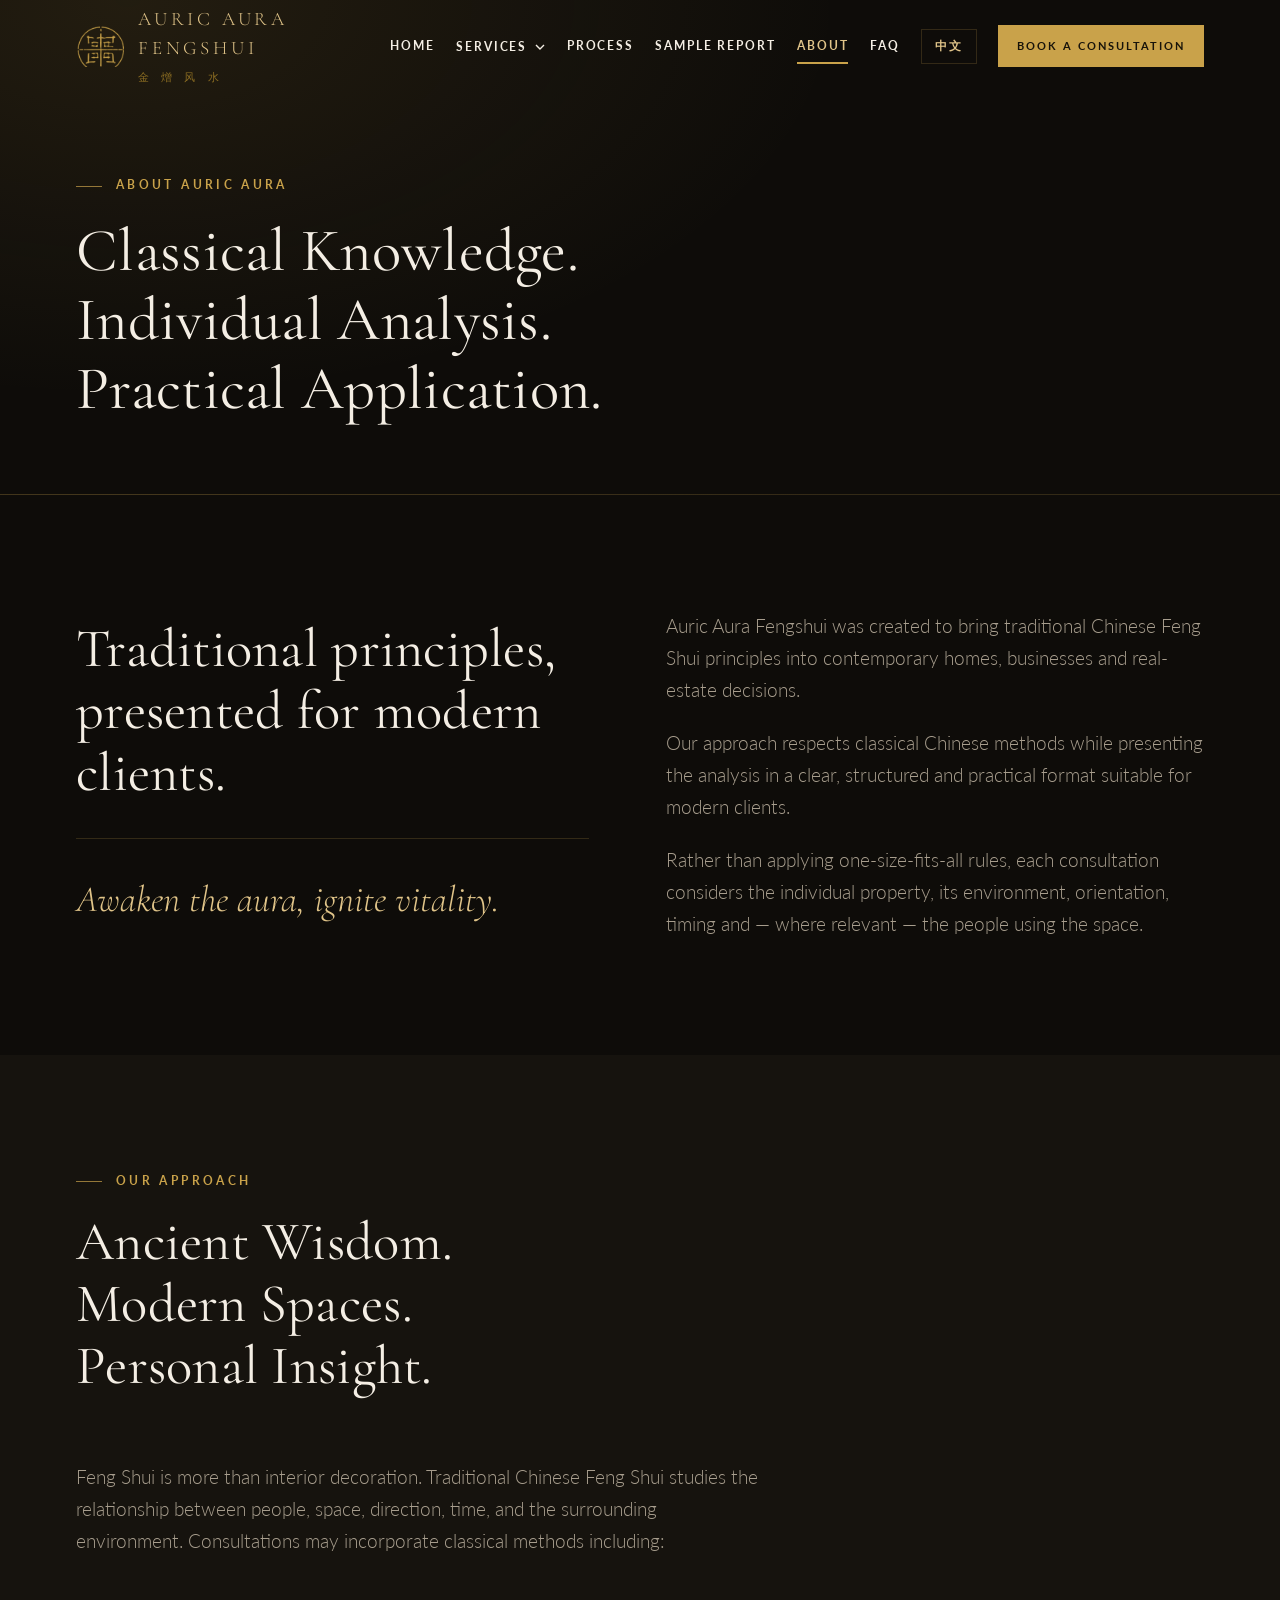
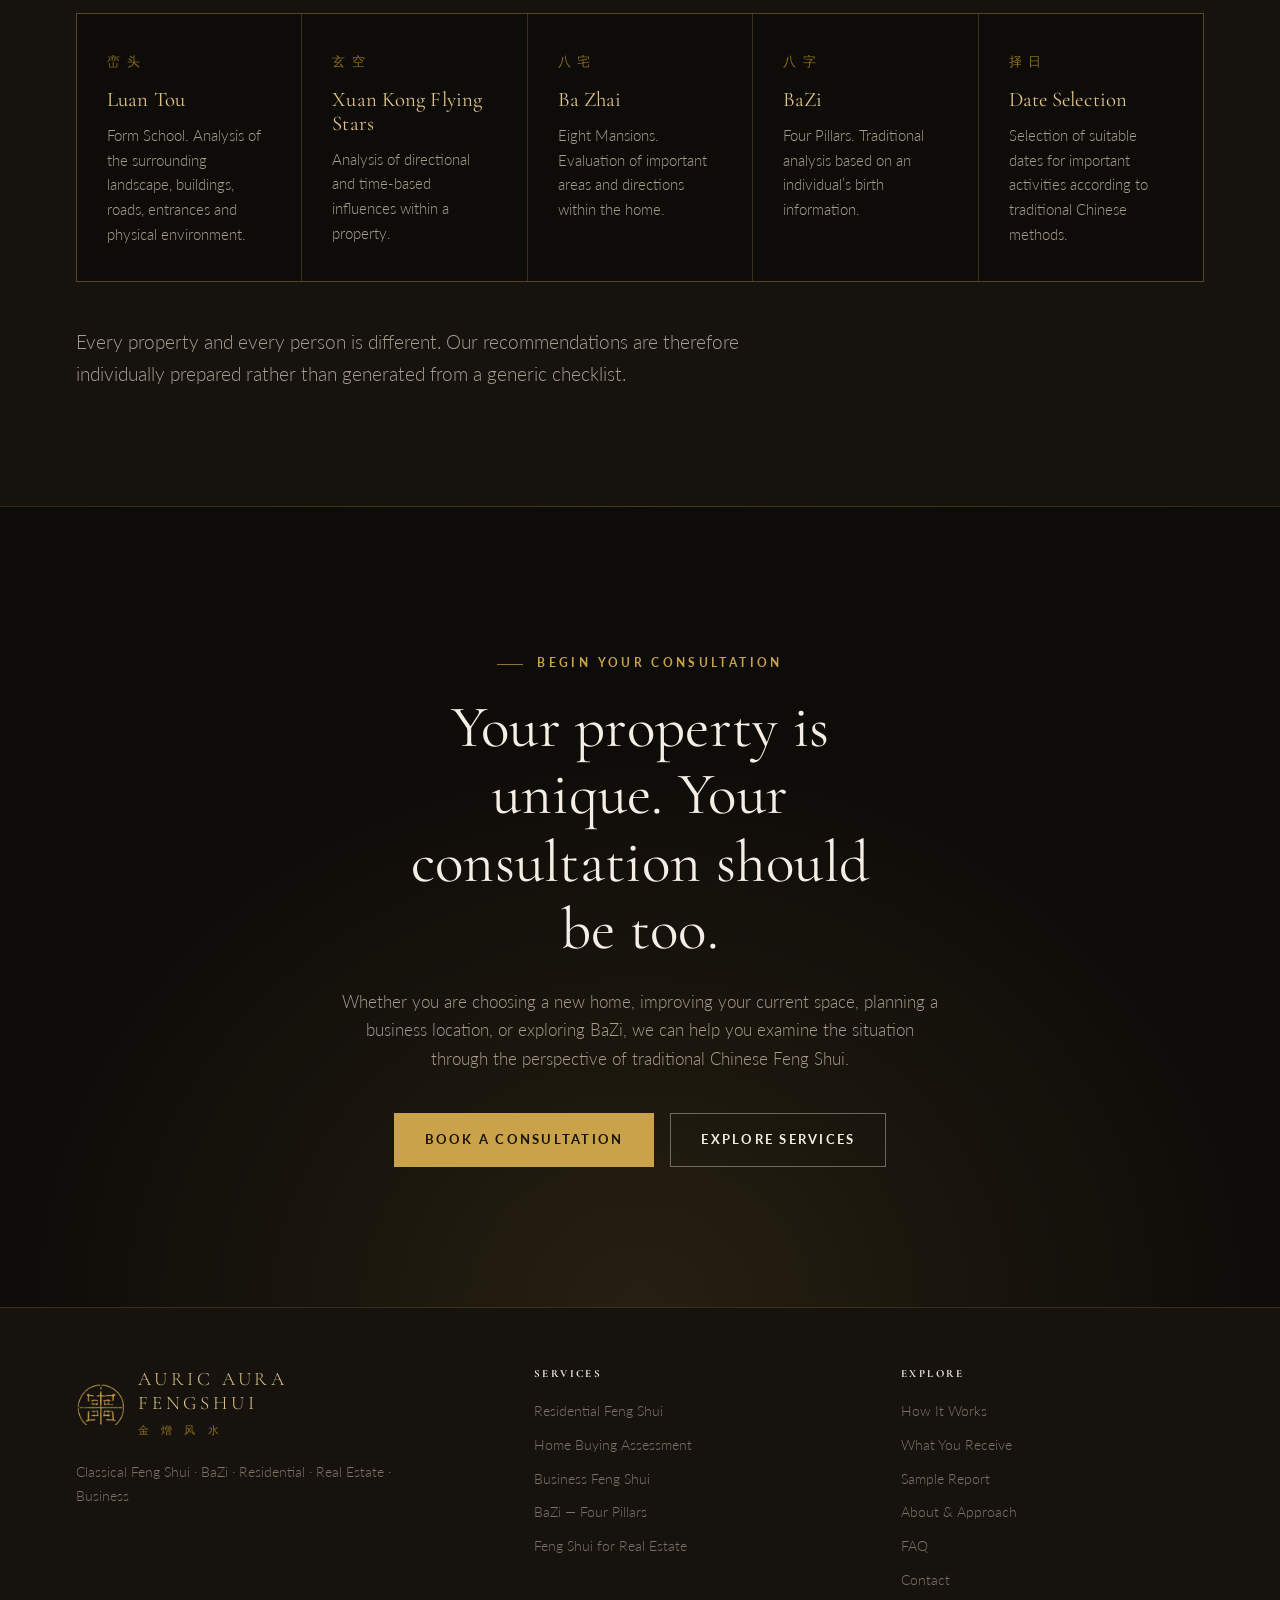
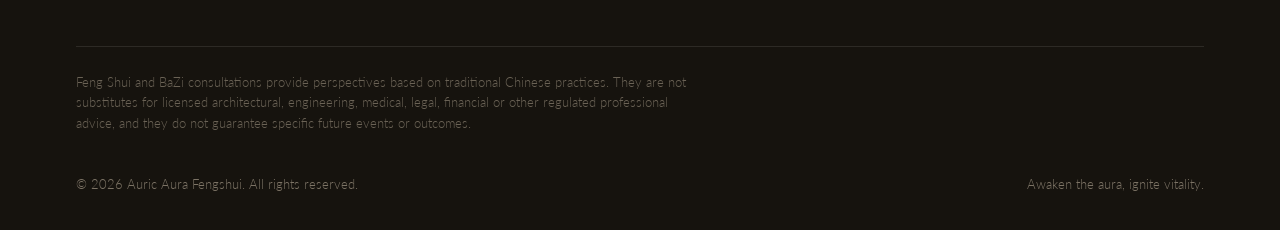
==== about.html @ 2741daad "Split into seven pages and add a Simplified Chinese mode The single scrolling page became seven, rea" ====
<!DOCTYPE html>
<html lang="en" data-page="about">
<head>
<meta charset="utf-8">
<meta name="viewport" content="width=device-width, initial-scale=1">
<title>About &amp; Approach — Auric Aura Fengshui</title>
<meta name="description" content="Classical knowledge, individual analysis, practical application — and the methods we use.">
<meta name="theme-color" content="#0E0C09">
<link rel="icon" href="assets/img/seal.png" type="image/png">
<link rel="preconnect" href="https://fonts.googleapis.com">
<link rel="preconnect" href="https://fonts.gstatic.com" crossorigin>
<link rel="stylesheet" href="https://fonts.googleapis.com/css2?family=Cormorant+Garamond:ital,wght@0,300;0,400;0,500;1,400&family=Lato:wght@300;400;700&family=Noto+Sans+SC:wght@300;400;700&family=Noto+Serif+SC:wght@400;500&display=swap">
<link rel="stylesheet" href="assets/css/style.css">
<script src="assets/js/i18n.js"></script>
<script>
  // Apply the stored language before first paint to avoid a flash of English.
  try {
    var l = localStorage.getItem('aa-lang');
    if (l === 'zh') document.documentElement.lang = 'zh-Hans';
  } catch (e) {}
</script>
</head>
<body>

<a class="skip-link" href="#main" data-i18n="skip">Skip to content</a>

<header class="site-header">
  <div class="shell site-header__inner">
    <a class="brand" href="index.html" data-i18n-aria="brand.aria" aria-label="Auric Aura Fengshui — home">
      <img class="brand__seal" src="assets/img/seal.png" alt="" width="82" height="73">
      <span>
        <span class="brand__name">Auric Aura<br>Fengshui</span>
        <span class="hanzi brand__hanzi" aria-hidden="true">金 熷 风 水</span>
      </span>
    </a>

    <nav class="nav" id="nav" aria-label="Primary">
      <a class="nav__link" href="index.html" data-i18n="nav.home">Home</a>
      <div class="nav__item" data-dropdown>
        <button class="nav__link nav__toggle" type="button" aria-expanded="false" aria-controls="services-menu">
          <span data-i18n="nav.services">Services</span>
          <svg class="nav__caret" width="10" height="6" viewBox="0 0 10 6" fill="none" aria-hidden="true">
            <path d="M1 1l4 4 4-4" stroke="currentColor" stroke-width="1.4"/>
          </svg>
        </button>
        <ul class="nav__menu" id="services-menu">
          <li><a href="services.html#residential" data-i18n="menu.res">Residential Feng Shui</a></li>
          <li><a href="services.html#home-buying" data-i18n="menu.buy">Home Buying Assessment</a></li>
          <li><a href="services.html#business" data-i18n="menu.biz">Business Feng Shui</a></li>
          <li><a href="services.html#bazi" data-i18n="menu.bazi">BaZi — Four Pillars</a></li>
          <li><a href="services.html#real-estate" data-i18n="menu.re">Feng Shui for Real Estate</a></li>
        </ul>
      </div>
      <a class="nav__link" href="process.html" data-i18n="nav.process">Process</a>
      <a class="nav__link" href="sample-report.html" data-i18n="nav.report">Sample Report</a>
      <a class="nav__link is-active" href="about.html" data-i18n="nav.about">About</a>
      <a class="nav__link" href="faq.html" data-i18n="nav.faq">FAQ</a>
      <button class="lang-btn" id="lang-toggle" type="button" data-i18n="lang.toggle">中文</button>
      <a class="btn btn--gold btn--sm" href="contact.html" data-i18n="btn.book">Book a Consultation</a>
    </nav>

    <button class="burger" id="burger" type="button" data-i18n-aria="nav.open" aria-label="Open menu" aria-expanded="false" aria-controls="nav">
      <span></span><span></span><span></span>
    </button>
  </div>
</header>

<main id="main">
  <section class="page-head">
    <div class="shell">
      <p class="eyebrow" data-i18n="ph.about.eyebrow">About Auric Aura</p>
      <h1 class="page-head__title" data-i18n="ph.about.title">Classical Knowledge. Individual Analysis. Practical Application.</h1>
    </div>
  </section>

  <section class="section">
    <div class="shell about__grid">
      <div class="reveal">
        <h2 class="section-title" data-i18n="ab.title">Traditional principles, presented for modern clients.</h2>
        <p class="about__motto" data-i18n="ab.motto">Awaken the aura, ignite vitality.</p>
      </div>

      <div class="reveal">
        <p class="lede" data-i18n="ab.p1">Auric Aura Fengshui was created to bring traditional Chinese Feng Shui principles into contemporary homes, businesses and real-estate decisions.</p>
        <p class="lede" data-i18n="ab.p2">Our approach respects classical Chinese methods while presenting the analysis in a clear, structured and practical format suitable for modern clients.</p>
        <p class="lede" data-i18n="ab.p3">Rather than applying one-size-fits-all rules, each consultation considers the individual property, its environment, orientation, timing and &mdash; where relevant &mdash; the people using the space.</p>
      </div>
    </div>
  </section>

  <section class="section section--alt">
    <div class="shell">
      <div class="section__head reveal">
        <p class="eyebrow" data-i18n="ap.eyebrow">Our Approach</p>
        <h2 class="section-title" data-i18n="ap.title">Ancient Wisdom. Modern Spaces. Personal Insight.</h2>
      </div>

      <div class="reveal">
        <p class="lede" data-i18n="ap.lede">Feng Shui is more than interior decoration. Traditional Chinese Feng Shui studies the relationship between people, space, direction, time, and the surrounding environment. Consultations may incorporate classical methods including:</p>
      </div>

      <div class="methods reveal">
        <article class="method">
          <span class="hanzi method__hanzi" aria-hidden="true">峦头</span>
          <h3 class="method__name" data-i18n="mt.luantou">Luan Tou</h3>
          <p class="method__text" data-i18n="mt.luantou.t">Form School. Analysis of the surrounding landscape, buildings, roads, entrances and physical environment.</p>
        </article>
        <article class="method">
          <span class="hanzi method__hanzi" aria-hidden="true">玄空</span>
          <h3 class="method__name" data-i18n="mt.xuankong">Xuan Kong Flying Stars</h3>
          <p class="method__text" data-i18n="mt.xuankong.t">Analysis of directional and time-based influences within a property.</p>
        </article>
        <article class="method">
          <span class="hanzi method__hanzi" aria-hidden="true">八宅</span>
          <h3 class="method__name" data-i18n="mt.bazhai">Ba Zhai</h3>
          <p class="method__text" data-i18n="mt.bazhai.t">Eight Mansions. Evaluation of important areas and directions within the home.</p>
        </article>
        <article class="method">
          <span class="hanzi method__hanzi" aria-hidden="true">八字</span>
          <h3 class="method__name" data-i18n="mt.bazi">BaZi</h3>
          <p class="method__text" data-i18n="mt.bazi.t">Four Pillars. Traditional analysis based on an individual&rsquo;s birth information.</p>
        </article>
        <article class="method">
          <span class="hanzi method__hanzi" aria-hidden="true">择日</span>
          <h3 class="method__name" data-i18n="mt.date">Date Selection</h3>
          <p class="method__text" data-i18n="mt.date.t">Selection of suitable dates for important activities according to traditional Chinese methods.</p>
        </article>
      </div>

      <p class="lede" data-i18n="ap.note" style="margin-top:44px">Every property and every person is different. Our recommendations are therefore individually prepared rather than generated from a generic checklist.</p>
    </div>
  </section>

  <section class="cta">
    <div class="shell">
      <p class="eyebrow" data-i18n="cta.eyebrow" style="display:inline-block">Begin Your Consultation</p>
      <h2 class="cta__title" data-i18n="cta.title">Your property is unique. Your consultation should be too.</h2>
      <p class="cta__text" data-i18n="cta.text">Whether you are choosing a new home, improving your current space, planning a business location, or exploring BaZi, we can help you examine the situation through the perspective of traditional Chinese Feng Shui.</p>
      <div class="cta__actions">
        <a class="btn btn--gold" href="contact.html" data-i18n="btn.book">Book a Consultation</a>
        <a class="btn btn--ghost" href="services.html" data-i18n="btn.services">Explore Services</a>
      </div>
    </div>
  </section>
</main>

<footer class="site-footer">
  <div class="shell">
    <div class="site-footer__top">
      <div class="site-footer__brand">
        <a class="brand" href="index.html">
          <img class="brand__seal" src="assets/img/seal.png" alt="" width="82" height="73">
          <span>
            <span class="brand__name">Auric Aura<br>Fengshui</span>
            <span class="hanzi brand__hanzi" aria-hidden="true">金 熷 风 水</span>
          </span>
        </a>
        <p class="site-footer__blurb" data-i18n="foot.blurb">Classical Feng Shui &middot; BaZi &middot; Residential &middot; Real Estate &middot; Business</p>
      </div>

      <div>
        <h2 class="footer__heading" data-i18n="foot.services">Services</h2>
        <ul class="footer__list">
          <li><a href="services.html#residential" data-i18n="menu.res">Residential Feng Shui</a></li>
          <li><a href="services.html#home-buying" data-i18n="menu.buy">Home Buying Assessment</a></li>
          <li><a href="services.html#business" data-i18n="menu.biz">Business Feng Shui</a></li>
          <li><a href="services.html#bazi" data-i18n="menu.bazi">BaZi — Four Pillars</a></li>
          <li><a href="services.html#real-estate" data-i18n="menu.re">Feng Shui for Real Estate</a></li>
        </ul>
      </div>

      <div>
        <h2 class="footer__heading" data-i18n="foot.explore">Explore</h2>
        <ul class="footer__list">
          <li><a href="process.html" data-i18n="foot.process">How It Works</a></li>
          <li><a href="process.html#receive" data-i18n="foot.receive">What You Receive</a></li>
          <li><a href="sample-report.html" data-i18n="foot.report">Sample Report</a></li>
          <li><a href="about.html" data-i18n="foot.about">About & Approach</a></li>
          <li><a href="faq.html" data-i18n="foot.faq">FAQ</a></li>
          <li><a href="contact.html" data-i18n="foot.contact">Contact</a></li>
        </ul>
      </div>
    </div>

    <p class="disclaimer" data-i18n="foot.disclaimer">
      Feng Shui and BaZi consultations provide perspectives based on traditional Chinese practices.
      They are not substitutes for licensed architectural, engineering, medical, legal, financial or
      other regulated professional advice, and they do not guarantee specific future events or
      outcomes.
    </p>

    <div class="site-footer__bottom">
      <span>&copy; <span id="year">2026</span> Auric Aura Fengshui. <span data-i18n="foot.rights">All rights reserved.</span></span>
      <span data-i18n="foot.motto">Awaken the aura, ignite vitality.</span>
    </div>
  </div>
</footer>

<script src="assets/js/main.js" defer></script>
</body>
</html>
---- assets/css/style.css ----
/* ==========================================================================
   Auric Aura Fengshui — Traditional Chinese Feng Shui for Modern Living
   ========================================================================== */

/* --------------------------------------------------------------- tokens -- */
:root {
  --ink:        #0E0C09;
  --ink-2:      #16130E;
  --ink-3:      #1E1A14;
  --ink-4:      #272219;

  --gold:       #C9A24A;
  --gold-soft:  #E0C489;
  --gold-deep:  #8A6C22;

  --cream:      #F4EEE4;
  --muted:      #A79D8D;
  --muted-dim:  #7C7365;

  --line:       rgba(201, 162, 74, .20);
  --line-soft:  rgba(244, 238, 228, .10);

  --serif: "Cormorant Garamond", "Times New Roman", Georgia, serif;
  --sans:  "Lato", -apple-system, BlinkMacSystemFont, "Segoe UI", sans-serif;

  --shell:   1240px;
  --gutter:  clamp(20px, 5vw, 56px);
  --section: clamp(72px, 9vw, 132px);

  --ease: cubic-bezier(.4, 0, .2, 1);
}

/* ---------------------------------------------------------------- reset -- */
*, *::before, *::after { box-sizing: border-box; }

html { scroll-behavior: smooth; scroll-padding-top: 96px; }

body {
  margin: 0;
  background: var(--ink);
  color: var(--cream);
  font-family: var(--sans);
  font-size: 17px;
  line-height: 1.7;
  font-weight: 300;
  -webkit-font-smoothing: antialiased;
  overflow-x: hidden;
}

img { display: block; max-width: 100%; }
a   { color: inherit; text-decoration: none; }

h1, h2, h3, h4 {
  font-family: var(--serif);
  font-weight: 400;
  line-height: 1.14;
  margin: 0;
  letter-spacing: .005em;
}

p { margin: 0 0 1.1em; }
p:last-child { margin-bottom: 0; }

:focus-visible {
  outline: 2px solid var(--gold);
  outline-offset: 3px;
  border-radius: 2px;
}

.shell {
  width: 100%;
  max-width: var(--shell);
  margin-inline: auto;
  padding-inline: var(--gutter);
}

.skip-link {
  position: absolute;
  left: -9999px;
  top: 12px;
  z-index: 200;
  background: var(--gold);
  color: var(--ink);
  padding: 10px 18px;
  font-size: 13px;
  letter-spacing: .12em;
  text-transform: uppercase;
}
.skip-link:focus { left: 12px; }

/* ------------------------------------------------------------ typography -- */
.eyebrow {
  font-family: var(--sans);
  font-size: 12px;
  font-weight: 700;
  letter-spacing: .28em;
  text-transform: uppercase;
  color: var(--gold);
  margin: 0 0 20px;
}
.eyebrow::before {
  content: "";
  display: inline-block;
  width: 26px;
  height: 1px;
  background: var(--gold);
  vertical-align: middle;
  margin-right: 14px;
  opacity: .7;
}

.section-title {
  font-size: clamp(2.1rem, 4.4vw, 3.4rem);
  max-width: 20ch;
}

.lede {
  font-size: clamp(1.02rem, 1.5vw, 1.18rem);
  color: var(--muted);
  max-width: 62ch;
}

.rule {
  height: 1px;
  border: 0;
  background: linear-gradient(90deg, var(--line), transparent);
  margin: 0;
}

.hanzi {
  font-size: 13px;
  letter-spacing: .5em;
  color: var(--gold-deep);
}

/* --------------------------------------------------------------- button -- */
.btn {
  display: inline-flex;
  align-items: center;
  justify-content: center;
  gap: 10px;
  padding: 15px 30px;
  font-family: var(--sans);
  font-size: 12.5px;
  font-weight: 700;
  letter-spacing: .18em;
  text-transform: uppercase;
  border: 1px solid transparent;
  cursor: pointer;
  transition: background .3s var(--ease), color .3s var(--ease),
              border-color .3s var(--ease), transform .3s var(--ease);
}
.btn:hover { transform: translateY(-2px); }

.btn--gold {
  background: var(--gold);
  color: #17130A;
}
.btn--gold:hover { background: var(--gold-soft); }

.btn--ghost {
  border-color: rgba(244, 238, 228, .38);
  color: var(--cream);
}
.btn--ghost:hover {
  border-color: var(--gold);
  color: var(--gold-soft);
  background: rgba(201, 162, 74, .07);
}

.btn--sm { padding: 12px 24px; font-size: 11.5px; }

.link-arrow {
  display: inline-flex;
  align-items: center;
  gap: 12px;
  font-size: 12.5px;
  font-weight: 700;
  letter-spacing: .18em;
  text-transform: uppercase;
  color: var(--gold);
  transition: gap .3s var(--ease), color .3s var(--ease);
}
.link-arrow::after { content: "\2192"; font-size: 16px; }
.link-arrow:hover { gap: 20px; color: var(--gold-soft); }

/* --------------------------------------------------------------- header -- */
.site-header {
  position: fixed;
  inset: 0 0 auto;
  z-index: 100;
  transition: background .4s var(--ease), border-color .4s var(--ease),
              backdrop-filter .4s var(--ease);
  border-bottom: 1px solid transparent;
}
.site-header.is-stuck {
  background: rgba(14, 12, 9, .93);
  backdrop-filter: blur(14px);
  border-bottom-color: var(--line);
}

.site-header__inner {
  display: flex;
  align-items: center;
  gap: clamp(16px, 2vw, 32px);
  min-height: 92px;
}
.site-header.is-stuck .site-header__inner { min-height: 74px; }
.site-header__inner { transition: min-height .4s var(--ease); }

/* Brand */
.brand { display: flex; flex: none; align-items: center; gap: 14px; margin-right: auto; }
.brand__seal { width: 54px; height: auto; flex: none; }
.brand__name {
  font-family: var(--serif);
  font-size: 21px;
  letter-spacing: .2em;
  line-height: 1.12;
  color: var(--gold-soft);
  text-transform: uppercase;
}
.brand__hanzi { display: block; margin-top: 5px; font-size: 11px; letter-spacing: .42em; }

/* Nav */
.nav { display: flex; align-items: center; gap: clamp(13px, 1.7vw, 28px); }
.nav__link {
  position: relative;
  font-size: 12.5px;
  font-weight: 700;
  letter-spacing: .16em;
  text-transform: uppercase;
  color: var(--cream);
  padding: 8px 0;
  white-space: nowrap;
  transition: color .3s var(--ease);
}
.nav__link::after {
  content: "";
  position: absolute;
  left: 0; right: 0; bottom: 0;
  height: 1.5px;
  background: var(--gold);
  transform: scaleX(0);
  transform-origin: left;
  transition: transform .35s var(--ease);
}
.nav__link:hover { color: var(--gold-soft); }
.nav__link:hover::after,
.nav__link.is-active::after { transform: scaleX(1); }
.nav__link.is-active { color: var(--gold-soft); }

/* Services dropdown */
.nav__item { position: relative; }
.nav__toggle {
  display: inline-flex;
  align-items: center;
  gap: 8px;
  background: none;
  border: 0;
  font-family: inherit;
  cursor: pointer;
}
.nav__caret { transition: transform .3s var(--ease); }
.nav__item.is-open .nav__caret { transform: rotate(180deg); }

.nav__menu {
  position: absolute;
  top: calc(100% + 16px);
  left: -22px;
  min-width: 268px;
  padding: 10px;
  background: rgba(22, 19, 14, .97);
  backdrop-filter: blur(14px);
  border: 1px solid var(--line);
  opacity: 0;
  visibility: hidden;
  transform: translateY(-8px);
  transition: opacity .28s var(--ease), transform .28s var(--ease),
              visibility .28s var(--ease);
  list-style: none;
  margin: 0;
}
.nav__item.is-open .nav__menu {
  opacity: 1;
  visibility: visible;
  transform: translateY(0);
}
.nav__menu a {
  display: block;
  padding: 11px 16px;
  font-size: 14px;
  letter-spacing: .04em;
  color: var(--muted);
  transition: color .25s var(--ease), background .25s var(--ease);
}
.nav__menu a:hover { color: var(--gold-soft); background: rgba(201, 162, 74, .08); }

/* Mobile burger */
.burger {
  display: none;
  width: 44px; height: 44px;
  background: none;
  border: 0;
  cursor: pointer;
  padding: 0;
  position: relative;
}
.burger span {
  position: absolute;
  left: 10px;
  width: 24px; height: 1.5px;
  background: var(--cream);
  transition: transform .3s var(--ease), opacity .3s var(--ease);
}
.burger span:nth-child(1) { top: 16px; }
.burger span:nth-child(2) { top: 22px; }
.burger span:nth-child(3) { top: 28px; }
.burger.is-open span:nth-child(1) { transform: translateY(6px) rotate(45deg); }
.burger.is-open span:nth-child(2) { opacity: 0; }
.burger.is-open span:nth-child(3) { transform: translateY(-6px) rotate(-45deg); }

/* ----------------------------------------------------------------- hero -- */
.hero {
  position: relative;
  min-height: min(88vh, 820px);
  display: flex;
  align-items: center;
  padding: 150px 0 90px;
  overflow: hidden;
}
.hero__media {
  position: absolute;
  inset: 0;
  z-index: -2;
}
.hero__media img {
  width: 100%; height: 100%;
  object-fit: cover;
  object-position: 62% 50%;
}
.hero__media::after {
  content: "";
  position: absolute;
  inset: 0;
  background:
    linear-gradient(100deg, rgba(9, 8, 6, .95) 0%, rgba(9, 8, 6, .82) 32%,
                    rgba(9, 8, 6, .35) 58%, rgba(9, 8, 6, .12) 100%),
    linear-gradient(180deg, rgba(9, 8, 6, .72) 0%, transparent 26%,
                    transparent 68%, rgba(14, 12, 9, .9) 100%);
}

.hero__content { max-width: 660px; }

.hero__title {
  font-size: clamp(2.9rem, 6.4vw, 5.1rem);
  line-height: 1.06;
  letter-spacing: -.005em;
}
.hero__title em { font-style: italic; }

.hero__tagline {
  margin: 26px 0 20px;
  font-family: var(--sans);
  font-size: clamp(1rem, 1.7vw, 1.28rem);
  font-weight: 400;
  letter-spacing: .04em;
  color: var(--gold-soft);
  display: flex;
  flex-wrap: wrap;
  gap: 6px 22px;
}

.hero__text {
  font-size: clamp(1rem, 1.4vw, 1.12rem);
  color: rgba(244, 238, 228, .84);
  max-width: 46ch;
  margin-bottom: 38px;
}

.hero__actions { display: flex; flex-wrap: wrap; gap: 16px; }

/* ------------------------------------------------------- service tiles -- */
.tiles {
  display: grid;
  grid-template-columns: repeat(4, 1fr);
  gap: 2px;
  background: var(--line-soft);
}

.tile {
  position: relative;
  min-height: 330px;
  display: flex;
  align-items: flex-end;
  padding: 34px 28px;
  overflow: hidden;
  isolation: isolate;
}
.tile img {
  position: absolute;
  inset: 0;
  z-index: -2;
  width: 100%; height: 100%;
  object-fit: cover;
  transition: transform 1s var(--ease);
}
.tile::after {
  content: "";
  position: absolute;
  inset: 0;
  z-index: -1;
  background: linear-gradient(180deg, rgba(10, 9, 6, .30) 0%,
              rgba(10, 9, 6, .58) 52%, rgba(10, 9, 6, .90) 100%);
  transition: background .5s var(--ease);
}
.tile:hover img { transform: scale(1.06); }
.tile:hover::after {
  background: linear-gradient(180deg, rgba(10, 9, 6, .22) 0%,
              rgba(28, 21, 8, .55) 52%, rgba(10, 9, 6, .88) 100%);
}

.tile__title {
  display: block;
  font-family: var(--serif);
  font-size: 1.42rem;
  letter-spacing: .06em;
  text-transform: uppercase;
  margin-bottom: 10px;
}
.tile__text {
  display: block;
  font-size: 15px;
  color: rgba(244, 238, 228, .78);
  margin-bottom: 18px;
}
.tile__arrow {
  display: block;
  font-size: 19px;
  color: var(--gold);
  transition: transform .35s var(--ease);
}
.tile:hover .tile__arrow { transform: translateX(10px); }

/* -------------------------------------------------------------- section -- */
.section { padding-block: var(--section); }
.section--alt { background: var(--ink-2); }
.section__head { margin-bottom: clamp(40px, 5vw, 68px); }

/* Methods grid */
.methods {
  display: grid;
  grid-template-columns: repeat(auto-fit, minmax(196px, 1fr));
  gap: 1px;
  background: var(--line);
  border: 1px solid var(--line);
  margin-top: 56px;
}
.method {
  background: var(--ink);
  padding: 36px 30px 34px;
  transition: background .4s var(--ease);
}
.method:hover { background: var(--ink-3); }
.method__hanzi { display: block; margin-bottom: 16px; }
.method__name {
  font-size: 1.3rem;
  margin-bottom: 12px;
  color: var(--gold-soft);
}
.method__text { font-size: 14.5px; color: var(--muted); margin: 0; }

/* -------------------------------------------------------------- service -- */
.services { display: grid; gap: 2px; background: var(--line-soft); }

.service {
  background: var(--ink);
  display: grid;
  grid-template-columns: minmax(0, 1fr) minmax(0, 1.15fr);
  gap: clamp(30px, 5vw, 76px);
  padding: clamp(40px, 5.5vw, 70px) clamp(28px, 5vw, 64px);
}

.service__index {
  font-family: var(--serif);
  font-size: 13px;
  letter-spacing: .3em;
  color: var(--gold-deep);
  margin-bottom: 18px;
}
.service__title { font-size: clamp(1.75rem, 3vw, 2.5rem); margin-bottom: 16px; }
.service__lede { color: var(--muted); font-size: 1.02rem; }

.service__list {
  columns: 2;
  column-gap: 34px;
  list-style: none;
  padding: 0;
  margin: 0 0 32px;
}
.service__list li {
  break-inside: avoid;
  position: relative;
  padding-left: 20px;
  font-size: 14.5px;
  color: rgba(244, 238, 228, .80);
  margin-bottom: 9px;
}
.service__list li::before {
  content: "";
  position: absolute;
  left: 0; top: 11px;
  width: 6px; height: 6px;
  border: 1px solid var(--gold);
  transform: rotate(45deg);
}

.service__note {
  font-size: 14.5px;
  color: var(--muted-dim);
  margin-bottom: 26px;
}

.pricing {
  display: flex;
  flex-wrap: wrap;
  gap: 12px 40px;
  padding: 22px 0;
  border-top: 1px solid var(--line);
  border-bottom: 1px solid var(--line);
  margin-bottom: 28px;
}
.price__label {
  display: block;
  font-size: 11px;
  font-weight: 700;
  letter-spacing: .2em;
  text-transform: uppercase;
  color: var(--muted-dim);
  margin-bottom: 4px;
}
.price__value {
  font-family: var(--serif);
  font-size: 1.5rem;
  color: var(--gold-soft);
}

/* ----------------------------------------------------------- deliverables */
.deliverables {
  display: grid;
  grid-template-columns: repeat(auto-fit, minmax(196px, 1fr));
  gap: 2px;
  background: var(--line-soft);
  margin-top: 56px;
}
.deliverable {
  background: var(--ink-2);
  padding: 38px 32px;
  transition: background .4s var(--ease);
}
.deliverable:hover { background: var(--ink-3); }
.deliverable__icon {
  width: 40px; height: 40px;
  margin-bottom: 22px;
  color: var(--gold);
}
.deliverable__name { font-size: 1.24rem; margin-bottom: 10px; }
.deliverable__text { font-size: 14.5px; color: var(--muted); margin: 0; }

/* --------------------------------------------------------------- process -- */
.steps {
  counter-reset: step;
  margin-top: 56px;
  border-top: 1px solid var(--line);
}
.step {
  counter-increment: step;
  display: grid;
  grid-template-columns: 110px minmax(0, 300px) minmax(0, 1fr);
  gap: clamp(20px, 4vw, 56px);
  align-items: start;
  padding: clamp(28px, 3.5vw, 42px) 0;
  border-bottom: 1px solid var(--line);
}
.step__num {
  font-family: var(--serif);
  font-size: 2.6rem;
  color: var(--gold-deep);
  line-height: 1;
}
.step__num::before { content: "0" counter(step); }
.step__title { font-size: 1.5rem; }
.step__body { color: var(--muted); font-size: 15px; }
.step__list { list-style: none; padding: 0; margin: 14px 0 0; columns: 2; column-gap: 30px; }
.step__list li {
  break-inside: avoid;
  font-size: 14px;
  padding-left: 16px;
  position: relative;
  margin-bottom: 7px;
}
.step__list li::before {
  content: "";
  position: absolute;
  left: 0; top: 10px;
  width: 5px; height: 1px;
  background: var(--gold);
}

/* ---------------------------------------------------------- sample report */
.report {
  position: relative;
  overflow: hidden;
  background: var(--ink-2);
}
.report__bg {
  position: absolute;
  right: -6%;
  bottom: -18%;
  width: min(620px, 52%);
  opacity: .2;
  filter: saturate(.55) blur(.5px);
  pointer-events: none;
  mask-image: radial-gradient(ellipse at 45% 50%, #000 6%, rgba(0,0,0,.45) 34%, transparent 66%);
  -webkit-mask-image: radial-gradient(ellipse at 45% 50%, #000 6%, rgba(0,0,0,.45) 34%, transparent 66%);
  mask-size: 100% 100%;
  -webkit-mask-size: 100% 100%;
  mask-repeat: no-repeat;
  -webkit-mask-repeat: no-repeat;
}
.report__grid {
  position: relative;
  display: grid;
  grid-template-columns: minmax(0, .85fr) minmax(0, 1fr);
  gap: clamp(36px, 6vw, 84px);
  align-items: start;
}
.report__list {
  list-style: none;
  padding: 0;
  margin: 0;
  counter-reset: chapter;
  columns: 2;
  column-gap: 44px;
}
.report__list li {
  counter-increment: chapter;
  break-inside: avoid;
  display: flex;
  gap: 14px;
  align-items: baseline;
  padding: 11px 0;
  border-bottom: 1px solid var(--line-soft);
  font-size: 15px;
}
.report__list li::before {
  content: counter(chapter, decimal-leading-zero);
  font-family: var(--serif);
  font-size: 13px;
  color: var(--gold-deep);
  flex: none;
}

/* ----------------------------------------------------------------- about -- */
.about__grid {
  display: grid;
  grid-template-columns: minmax(0, 1fr) minmax(0, 1.05fr);
  gap: clamp(36px, 6vw, 88px);
  align-items: center;
}
.about__motto {
  font-family: var(--serif);
  font-size: clamp(1.6rem, 3vw, 2.3rem);
  font-style: italic;
  color: var(--gold-soft);
  margin-top: 34px;
  padding-top: 30px;
  border-top: 1px solid var(--line);
}
.about__pillars {
  display: grid;
  gap: 2px;
  background: var(--line-soft);
  border: 1px solid var(--line-soft);
}
.pillar { background: var(--ink); padding: 26px 30px; }
.pillar__name {
  font-size: 1.16rem;
  color: var(--gold-soft);
  margin-bottom: 6px;
}
.pillar__text { font-size: 14.5px; color: var(--muted); margin: 0; }

/* ------------------------------------------------------------------- faq -- */
.faq { max-width: 900px; margin-inline: auto; }
.faq__item { border-bottom: 1px solid var(--line); }
.faq__item[open] .faq__q { color: var(--gold-soft); }

.faq__q {
  display: flex;
  align-items: center;
  justify-content: space-between;
  gap: 24px;
  padding: 26px 0;
  cursor: pointer;
  list-style: none;
  font-family: var(--serif);
  font-size: clamp(1.14rem, 2vw, 1.42rem);
  transition: color .3s var(--ease);
}
.faq__q::-webkit-details-marker { display: none; }
.faq__q:hover { color: var(--gold-soft); }

.faq__sign {
  flex: none;
  position: relative;
  width: 16px; height: 16px;
}
.faq__sign::before, .faq__sign::after {
  content: "";
  position: absolute;
  background: var(--gold);
  transition: transform .3s var(--ease), opacity .3s var(--ease);
}
.faq__sign::before { top: 7.5px; left: 0; width: 16px; height: 1px; }
.faq__sign::after  { left: 7.5px; top: 0; width: 1px; height: 16px; }
.faq__item[open] .faq__sign::after { transform: scaleY(0); opacity: 0; }

.faq__a {
  padding: 0 44px 28px 0;
  color: var(--muted);
  font-size: 15.5px;
}

/* ------------------------------------------------------------------ cta -- */
.cta {
  position: relative;
  text-align: center;
  padding-block: clamp(88px, 11vw, 156px);
  background:
    radial-gradient(ellipse 70% 100% at 50% 100%, rgba(201, 162, 74, .13), transparent 70%),
    var(--ink);
  border-top: 1px solid var(--line);
}
.cta__title {
  font-size: clamp(2.2rem, 5vw, 3.7rem);
  max-width: 18ch;
  margin-inline: auto;
}
.cta__text {
  color: var(--muted);
  max-width: 60ch;
  margin: 24px auto 40px;
  font-size: 1.05rem;
}
.cta__actions { display: flex; flex-wrap: wrap; gap: 16px; justify-content: center; }

.cta__contacts {
  display: flex;
  flex-wrap: wrap;
  justify-content: center;
  gap: 14px 44px;
  margin-top: 48px;
  padding-top: 34px;
  border-top: 1px solid var(--line);
  font-size: 14px;
  color: var(--muted);
}
.cta__contacts a { transition: color .3s var(--ease); }
.cta__contacts a:hover { color: var(--gold-soft); }

/* --------------------------------------------------------------- footer -- */
.site-footer {
  background: var(--ink-2);
  border-top: 1px solid var(--line);
  padding-block: 60px 34px;
  font-size: 14px;
  color: var(--muted-dim);
}
.site-footer__top {
  display: grid;
  grid-template-columns: minmax(0, 1.3fr) repeat(2, minmax(0, 1fr));
  gap: clamp(30px, 5vw, 64px);
  padding-bottom: 44px;
  border-bottom: 1px solid var(--line-soft);
}
.site-footer__blurb { max-width: 40ch; margin-top: 20px; }

.footer__heading {
  font-size: 11px;
  font-weight: 700;
  letter-spacing: .22em;
  text-transform: uppercase;
  color: var(--cream);
  margin-bottom: 18px;
}
.footer__list { list-style: none; padding: 0; margin: 0; }
.footer__list li { margin-bottom: 10px; }
.footer__list a { transition: color .3s var(--ease); }
.footer__list a:hover { color: var(--gold-soft); }

.site-footer__bottom {
  display: flex;
  flex-wrap: wrap;
  gap: 14px 32px;
  justify-content: space-between;
  padding-top: 26px;
  font-size: 12.5px;
}
.disclaimer {
  max-width: 78ch;
  margin-top: 26px;
  font-size: 12.5px;
  line-height: 1.65;
  color: #6A6255;
}

/* --------------------------------------------------------------- reveal -- */
.reveal {
  opacity: 0;
  transform: translateY(26px);
  transition: opacity .8s var(--ease), transform .8s var(--ease);
}
.reveal.is-visible { opacity: 1; transform: none; }

/* ------------------------------------------------------------ responsive -- */
@media (max-width: 1080px) {
  .tiles { grid-template-columns: repeat(2, 1fr); }
  .service { grid-template-columns: 1fr; }
  .report__grid, .about__grid { grid-template-columns: 1fr; }
  .report__bg { display: none; }
}

@media (max-width: 900px) {
  .burger { display: block; }

  .nav {
    position: fixed;
    inset: 0 0 0 auto;
    width: min(360px, 86vw);
    flex-direction: column;
    align-items: flex-start;
    gap: 4px;
    padding: 116px 34px 40px;
    background: rgba(14, 12, 9, .985);
    backdrop-filter: blur(18px);
    border-left: 1px solid var(--line);
    transform: translateX(100%);
    transition: transform .42s var(--ease);
    overflow-y: auto;
  }
  .nav.is-open { transform: none; }
  .nav__item, .nav__link, .nav__toggle { width: 100%; }
  .nav__link { padding: 15px 0; font-size: 13px; }
  .nav__toggle { justify-content: space-between; }

  .nav__menu {
    position: static;
    opacity: 1;
    visibility: visible;
    transform: none;
    background: none;
    border: 0;
    border-left: 1px solid var(--line);
    backdrop-filter: none;
    padding: 0 0 0 16px;
    margin-bottom: 10px;
    display: none;
  }
  .nav__item.is-open .nav__menu { display: block; }
  .nav .btn { margin-top: 20px; width: 100%; }

  .step { grid-template-columns: 66px 1fr; }
  .step__num { font-size: 1.9rem; }
  .step__body { grid-column: 2; }

  .site-footer__top { grid-template-columns: 1fr 1fr; }
  .site-footer__brand { grid-column: 1 / -1; }
}

@media (max-width: 640px) {
  body { font-size: 16px; }
  .tiles { grid-template-columns: 1fr; }
  .tile { min-height: 260px; }
  .service__list, .step__list, .report__list { columns: 1; }
  .hero { min-height: 0; padding: 130px 0 72px; }
  .hero__title { font-size: clamp(2.35rem, 9.4vw, 3.1rem); }
  .hero__tagline { gap: 4px 16px; }
  .brand__seal { width: 44px; }
  .brand__name { font-size: 17px; }
  .site-footer__top { grid-template-columns: 1fr; }
  .pricing { flex-direction: column; gap: 16px; }
}

@media (prefers-reduced-motion: reduce) {
  html { scroll-behavior: auto; }
  *, *::before, *::after {
    animation-duration: .01ms !important;
    transition-duration: .01ms !important;
  }
  .reveal { opacity: 1; transform: none; }
}

/* ==========================================================================
   Multi-page chrome + bilingual support
   ========================================================================== */

/* ------------------------------------------------------------ page head -- */
.page-head {
  padding: calc(92px + clamp(52px, 6.5vw, 92px)) 0 clamp(46px, 5.5vw, 76px);
  border-bottom: 1px solid var(--line);
  background:
    radial-gradient(ellipse 90% 130% at 10% 0%, rgba(201, 162, 74, .11), transparent 62%),
    var(--ink);
}
.page-head__title {
  font-size: clamp(2.35rem, 5vw, 3.8rem);
  max-width: 20ch;
}
.page-head .lede { margin-top: 22px; }

/* ------------------------------------------------------ language toggle -- */
.lang-btn {
  flex: none;
  background: none;
  border: 1px solid var(--line);
  color: var(--gold-soft);
  font-family: var(--sans);
  font-size: 11.5px;
  font-weight: 700;
  letter-spacing: .14em;
  padding: 9px 13px;
  cursor: pointer;
  white-space: nowrap;
  transition: background .3s var(--ease), border-color .3s var(--ease), color .3s var(--ease);
}
.lang-btn:hover {
  border-color: var(--gold);
  background: rgba(201, 162, 74, .10);
  color: var(--gold-soft);
}

/* --------------------------------------------------------- CJK typography */
:root {
  --serif-zh: "Noto Serif SC", "Songti SC", "STSong", "SimSun", serif;
  --sans-zh:  "Noto Sans SC", "PingFang SC", "Hiragino Sans GB",
              "Microsoft YaHei", sans-serif;
}

html[lang="zh-Hans"] body { font-family: var(--sans-zh); }

html[lang="zh-Hans"] h1,
html[lang="zh-Hans"] h2,
html[lang="zh-Hans"] h3,
html[lang="zh-Hans"] h4,
html[lang="zh-Hans"] .tile__title,
html[lang="zh-Hans"] .price__value,
html[lang="zh-Hans"] .faq__q {
  font-family: var(--serif-zh);
  line-height: 1.32;
}

/* The brand lockup stays in its Latin face in both languages. */
html[lang="zh-Hans"] .brand__name { font-family: var(--serif); }

/* Synthesised italics look wrong in CJK — emphasise with colour instead. */
html[lang="zh-Hans"] .hero__title em {
  font-style: normal;
  color: var(--gold-soft);
}
html[lang="zh-Hans"] .about__motto { font-style: normal; }

/* Wide Latin tracking is too loose for Han characters. */
html[lang="zh-Hans"] .btn,
html[lang="zh-Hans"] .nav__link,
html[lang="zh-Hans"] .eyebrow,
html[lang="zh-Hans"] .link-arrow,
html[lang="zh-Hans"] .footer__heading,
html[lang="zh-Hans"] .price__label,
html[lang="zh-Hans"] .service__index { letter-spacing: .1em; }

html[lang="zh-Hans"] .hero__title,
html[lang="zh-Hans"] .page-head__title,
html[lang="zh-Hans"] .section-title,
html[lang="zh-Hans"] .cta__title { letter-spacing: .02em; }

/* Chinese runs shorter than English — let headings breathe wider. */
html[lang="zh-Hans"] .section-title,
html[lang="zh-Hans"] .page-head__title { max-width: 24ch; }

@media (max-width: 900px) {
  .nav .lang-btn {
    width: 100%;
    margin-top: 18px;
    padding: 13px;
    font-size: 12px;
  }
  .nav .btn { margin-top: 12px; }
}

/* Keep the header on one line as the nav grows. */
@media (max-width: 1300px) {
  .nav__link, .lang-btn { font-size: 11.5px; }
  .btn--sm { padding: 11px 18px; font-size: 11px; }
  .brand__name { font-size: 19px; }
  .brand__seal { width: 48px; }
}
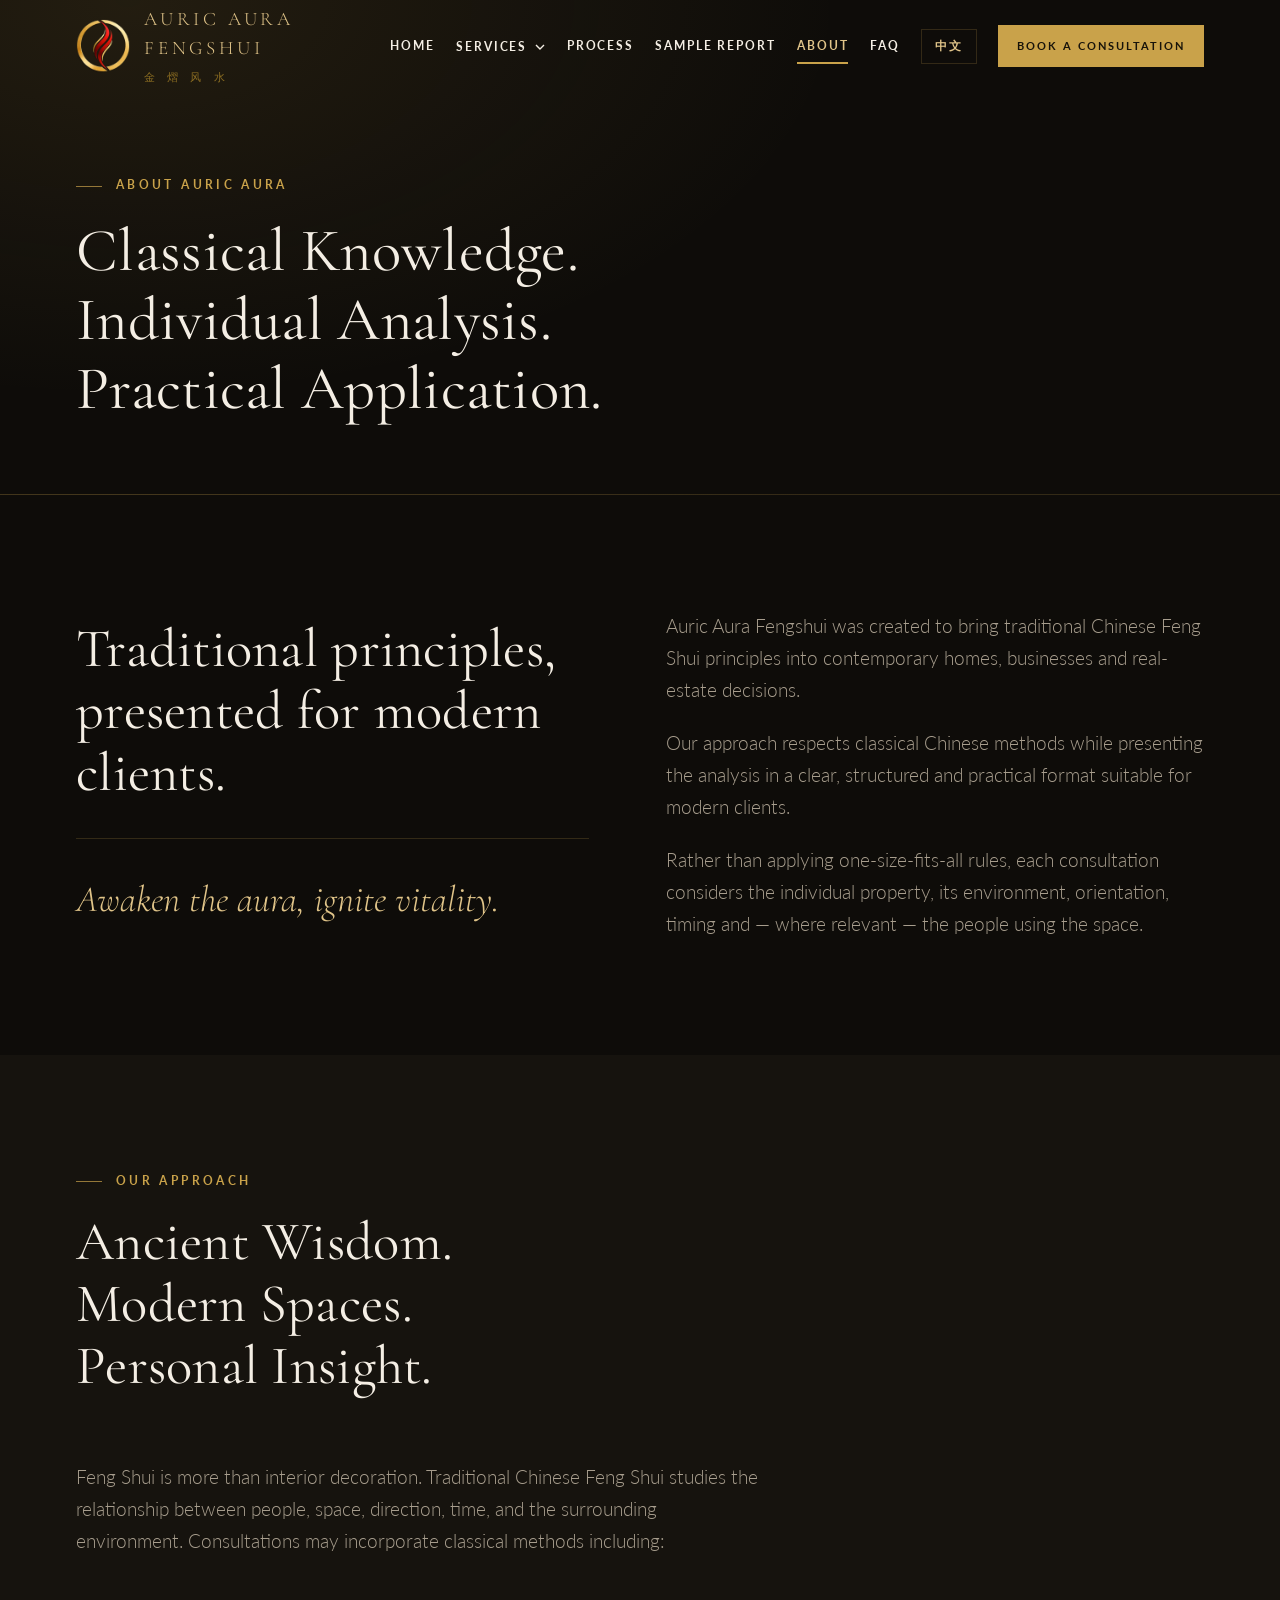
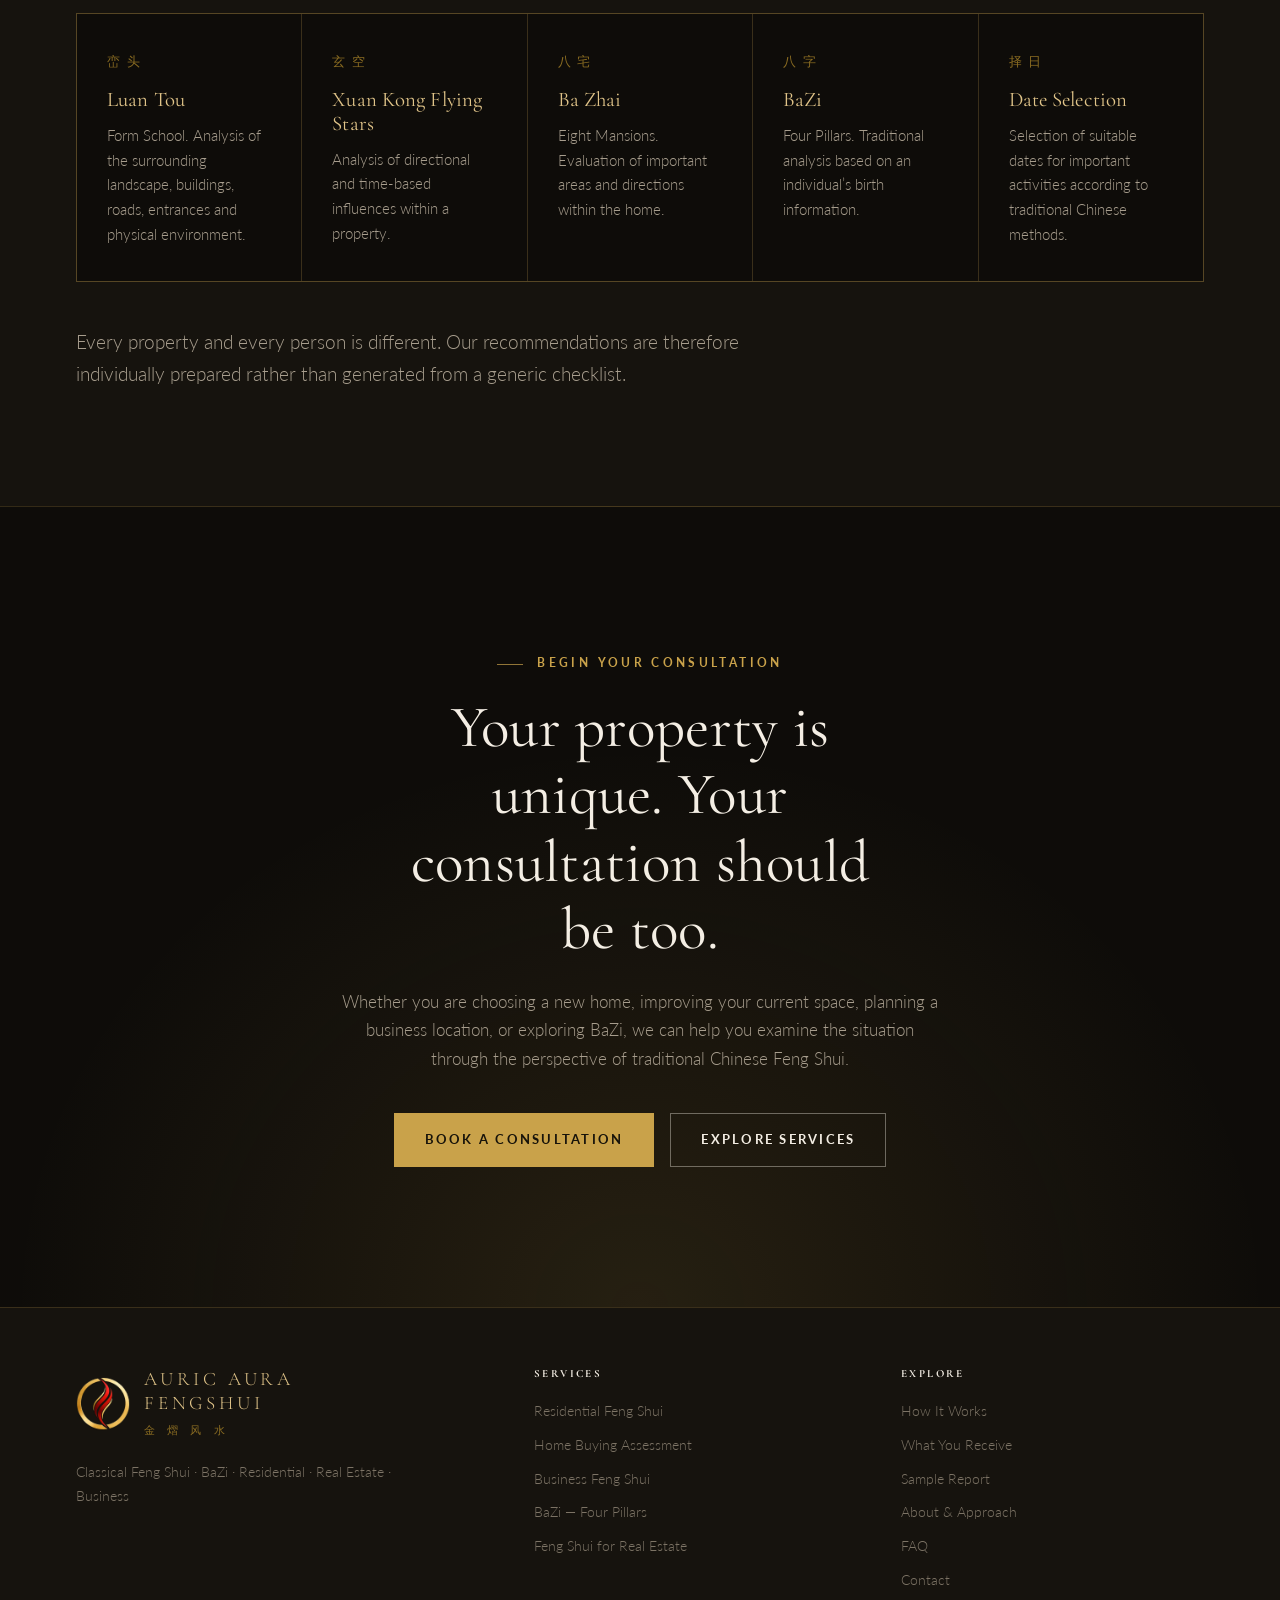
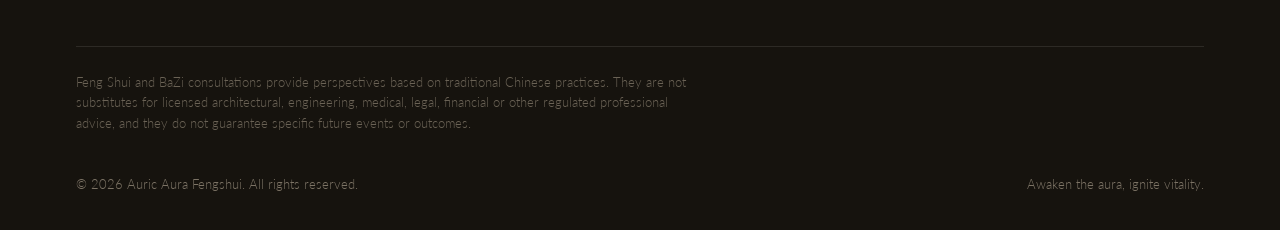
==== commit a160b6e1: "Correct the logo character to 熠 and adopt the new emblem The wordmark read 金熷风水; 熷 is not the intend" ====
--- a/about.html
+++ b/about.html
@@ -6,17 +6,19 @@
 <title>About &amp; Approach — Auric Aura Fengshui</title>
 <meta name="description" content="Classical knowledge, individual analysis, practical application — and the methods we use.">
 <meta name="theme-color" content="#0E0C09">
-<link rel="icon" href="assets/img/seal.png" type="image/png">
+<link rel="icon" href="logo-mark.png" type="image/png">
 <link rel="preconnect" href="https://fonts.googleapis.com">
 <link rel="preconnect" href="https://fonts.gstatic.com" crossorigin>
 <link rel="stylesheet" href="https://fonts.googleapis.com/css2?family=Cormorant+Garamond:ital,wght@0,300;0,400;0,500;1,400&family=Lato:wght@300;400;700&family=Noto+Sans+SC:wght@300;400;700&family=Noto+Serif+SC:wght@400;500&display=swap">
-<link rel="stylesheet" href="assets/css/style.css">
-<script src="assets/js/i18n.js"></script>
+<link rel="stylesheet" href="style.css?v=172715ff">
+<script src="i18n.js?v=b93cf1b6"></script>
 <script>
+  // Mark that scripting is live, so reveal-on-scroll may hide content. If this
+  // never runs, everything stays visible rather than stranded at opacity 0.
+  document.documentElement.className += ' js';
   // Apply the stored language before first paint to avoid a flash of English.
   try {
-    var l = localStorage.getItem('aa-lang');
-    if (l === 'zh') document.documentElement.lang = 'zh-Hans';
+    if (localStorage.getItem('aa-lang') === 'zh') document.documentElement.lang = 'zh-Hans';
   } catch (e) {}
 </script>
 </head>
@@ -27,10 +29,10 @@
 <header class="site-header">
   <div class="shell site-header__inner">
     <a class="brand" href="index.html" data-i18n-aria="brand.aria" aria-label="Auric Aura Fengshui — home">
-      <img class="brand__seal" src="assets/img/seal.png" alt="" width="82" height="73">
+      <img class="brand__seal" src="logo-mark.png" alt="" width="512" height="512">
       <span>
         <span class="brand__name">Auric Aura<br>Fengshui</span>
-        <span class="hanzi brand__hanzi" aria-hidden="true">金 熷 风 水</span>
+        <span class="hanzi brand__hanzi" aria-hidden="true">金 熠 风 水</span>
       </span>
     </a>
 
@@ -149,10 +151,10 @@
     <div class="site-footer__top">
       <div class="site-footer__brand">
         <a class="brand" href="index.html">
-          <img class="brand__seal" src="assets/img/seal.png" alt="" width="82" height="73">
+          <img class="brand__seal" src="logo-mark.png" alt="" width="512" height="512">
           <span>
             <span class="brand__name">Auric Aura<br>Fengshui</span>
-            <span class="hanzi brand__hanzi" aria-hidden="true">金 熷 风 水</span>
+            <span class="hanzi brand__hanzi" aria-hidden="true">金 熠 风 水</span>
           </span>
         </a>
         <p class="site-footer__blurb" data-i18n="foot.blurb">Classical Feng Shui &middot; BaZi &middot; Residential &middot; Real Estate &middot; Business</p>
@@ -196,6 +198,6 @@
   </div>
 </footer>
 
-<script src="assets/js/main.js" defer></script>
+<script src="main.js?v=b66184f7" defer></script>
 </body>
 </html>
--- a/style.css
+++ b/style.css
@@ -0,0 +1,1018 @@
+/* ==========================================================================
+   Auric Aura Fengshui — Traditional Chinese Feng Shui for Modern Living
+   ========================================================================== */
+
+/* --------------------------------------------------------------- tokens -- */
+:root {
+  --ink:        #0E0C09;
+  --ink-2:      #16130E;
+  --ink-3:      #1E1A14;
+  --ink-4:      #272219;
+
+  --gold:       #C9A24A;
+  --gold-soft:  #E0C489;
+  --gold-deep:  #8A6C22;
+
+  --cream:      #F4EEE4;
+  --muted:      #A79D8D;
+  --muted-dim:  #7C7365;
+
+  --line:       rgba(201, 162, 74, .20);
+  --line-soft:  rgba(244, 238, 228, .10);
+
+  --serif: "Cormorant Garamond", "Times New Roman", Georgia, serif;
+  --sans:  "Lato", -apple-system, BlinkMacSystemFont, "Segoe UI", sans-serif;
+
+  --shell:   1240px;
+  --gutter:  clamp(20px, 5vw, 56px);
+  --section: clamp(72px, 9vw, 132px);
+
+  --ease: cubic-bezier(.4, 0, .2, 1);
+}
+
+/* ---------------------------------------------------------------- reset -- */
+*, *::before, *::after { box-sizing: border-box; }
+
+html { scroll-behavior: smooth; scroll-padding-top: 96px; }
+
+body {
+  margin: 0;
+  background: var(--ink);
+  color: var(--cream);
+  font-family: var(--sans);
+  font-size: 17px;
+  line-height: 1.7;
+  font-weight: 300;
+  -webkit-font-smoothing: antialiased;
+  overflow-x: hidden;
+}
+
+img { display: block; max-width: 100%; }
+a   { color: inherit; text-decoration: none; }
+
+h1, h2, h3, h4 {
+  font-family: var(--serif);
+  font-weight: 400;
+  line-height: 1.14;
+  margin: 0;
+  letter-spacing: .005em;
+}
+
+p { margin: 0 0 1.1em; }
+p:last-child { margin-bottom: 0; }
+
+:focus-visible {
+  outline: 2px solid var(--gold);
+  outline-offset: 3px;
+  border-radius: 2px;
+}
+
+.shell {
+  width: 100%;
+  max-width: var(--shell);
+  margin-inline: auto;
+  padding-inline: var(--gutter);
+}
+
+.skip-link {
+  position: absolute;
+  left: -9999px;
+  top: 12px;
+  z-index: 200;
+  background: var(--gold);
+  color: var(--ink);
+  padding: 10px 18px;
+  font-size: 13px;
+  letter-spacing: .12em;
+  text-transform: uppercase;
+}
+.skip-link:focus { left: 12px; }
+
+/* ------------------------------------------------------------ typography -- */
+.eyebrow {
+  font-family: var(--sans);
+  font-size: 12px;
+  font-weight: 700;
+  letter-spacing: .28em;
+  text-transform: uppercase;
+  color: var(--gold);
+  margin: 0 0 20px;
+}
+.eyebrow::before {
+  content: "";
+  display: inline-block;
+  width: 26px;
+  height: 1px;
+  background: var(--gold);
+  vertical-align: middle;
+  margin-right: 14px;
+  opacity: .7;
+}
+
+.section-title {
+  font-size: clamp(2.1rem, 4.4vw, 3.4rem);
+  max-width: 20ch;
+}
+
+.lede {
+  font-size: clamp(1.02rem, 1.5vw, 1.18rem);
+  color: var(--muted);
+  max-width: 62ch;
+}
+
+.rule {
+  height: 1px;
+  border: 0;
+  background: linear-gradient(90deg, var(--line), transparent);
+  margin: 0;
+}
+
+.hanzi {
+  font-size: 13px;
+  letter-spacing: .5em;
+  color: var(--gold-deep);
+}
+
+/* --------------------------------------------------------------- button -- */
+.btn {
+  display: inline-flex;
+  align-items: center;
+  justify-content: center;
+  gap: 10px;
+  padding: 15px 30px;
+  font-family: var(--sans);
+  font-size: 12.5px;
+  font-weight: 700;
+  letter-spacing: .18em;
+  text-transform: uppercase;
+  border: 1px solid transparent;
+  cursor: pointer;
+  transition: background .3s var(--ease), color .3s var(--ease),
+              border-color .3s var(--ease), transform .3s var(--ease);
+}
+.btn:hover { transform: translateY(-2px); }
+
+.btn--gold {
+  background: var(--gold);
+  color: #17130A;
+}
+.btn--gold:hover { background: var(--gold-soft); }
+
+.btn--ghost {
+  border-color: rgba(244, 238, 228, .38);
+  color: var(--cream);
+}
+.btn--ghost:hover {
+  border-color: var(--gold);
+  color: var(--gold-soft);
+  background: rgba(201, 162, 74, .07);
+}
+
+.btn--sm { padding: 12px 24px; font-size: 11.5px; }
+
+.link-arrow {
+  display: inline-flex;
+  align-items: center;
+  gap: 12px;
+  font-size: 12.5px;
+  font-weight: 700;
+  letter-spacing: .18em;
+  text-transform: uppercase;
+  color: var(--gold);
+  transition: gap .3s var(--ease), color .3s var(--ease);
+}
+.link-arrow::after { content: "\2192"; font-size: 16px; }
+.link-arrow:hover { gap: 20px; color: var(--gold-soft); }
+
+/* --------------------------------------------------------------- header -- */
+.site-header {
+  position: fixed;
+  inset: 0 0 auto;
+  z-index: 100;
+  transition: background .4s var(--ease), border-color .4s var(--ease),
+              backdrop-filter .4s var(--ease), transform .45s var(--ease);
+  border-bottom: 1px solid transparent;
+  will-change: transform;
+}
+
+/* Retracted while scrolling down; returns on the first upward move. */
+.site-header.is-hidden { transform: translateY(-100%); }
+.site-header.is-stuck {
+  background: rgba(14, 12, 9, .93);
+  backdrop-filter: blur(14px);
+  border-bottom-color: var(--line);
+}
+
+.site-header__inner {
+  display: flex;
+  align-items: center;
+  gap: clamp(16px, 2vw, 32px);
+  min-height: 92px;
+}
+.site-header.is-stuck .site-header__inner { min-height: 74px; }
+.site-header__inner { transition: min-height .4s var(--ease); }
+
+/* Brand */
+.brand { display: flex; flex: none; align-items: center; gap: 14px; margin-right: auto; }
+.brand__seal { width: 60px; height: auto; flex: none; }
+.brand__name {
+  font-family: var(--serif);
+  font-size: 21px;
+  letter-spacing: .2em;
+  line-height: 1.12;
+  color: var(--gold-soft);
+  text-transform: uppercase;
+}
+.brand__hanzi { display: block; margin-top: 5px; font-size: 11px; letter-spacing: .42em; }
+
+/* Nav */
+.nav { display: flex; align-items: center; gap: clamp(13px, 1.7vw, 28px); }
+.nav__link {
+  position: relative;
+  font-size: 12.5px;
+  font-weight: 700;
+  letter-spacing: .16em;
+  text-transform: uppercase;
+  color: var(--cream);
+  padding: 8px 0;
+  white-space: nowrap;
+  transition: color .3s var(--ease);
+}
+.nav__link::after {
+  content: "";
+  position: absolute;
+  left: 0; right: 0; bottom: 0;
+  height: 1.5px;
+  background: var(--gold);
+  transform: scaleX(0);
+  transform-origin: left;
+  transition: transform .35s var(--ease);
+}
+.nav__link:hover { color: var(--gold-soft); }
+.nav__link:hover::after,
+.nav__link.is-active::after { transform: scaleX(1); }
+.nav__link.is-active { color: var(--gold-soft); }
+
+/* Services dropdown */
+.nav__item { position: relative; }
+.nav__toggle {
+  display: inline-flex;
+  align-items: center;
+  gap: 8px;
+  background: none;
+  border: 0;
+  font-family: inherit;
+  cursor: pointer;
+}
+.nav__caret { transition: transform .3s var(--ease); }
+.nav__item.is-open .nav__caret { transform: rotate(180deg); }
+
+.nav__menu {
+  position: absolute;
+  top: calc(100% + 16px);
+  left: -22px;
+  min-width: 268px;
+  padding: 10px;
+  background: rgba(22, 19, 14, .97);
+  backdrop-filter: blur(14px);
+  border: 1px solid var(--line);
+  opacity: 0;
+  visibility: hidden;
+  transform: translateY(-8px);
+  transition: opacity .28s var(--ease), transform .28s var(--ease),
+              visibility .28s var(--ease);
+  list-style: none;
+  margin: 0;
+}
+.nav__item.is-open .nav__menu {
+  opacity: 1;
+  visibility: visible;
+  transform: translateY(0);
+}
+.nav__menu a {
+  display: block;
+  padding: 11px 16px;
+  font-size: 14px;
+  letter-spacing: .04em;
+  color: var(--muted);
+  transition: color .25s var(--ease), background .25s var(--ease);
+}
+.nav__menu a:hover { color: var(--gold-soft); background: rgba(201, 162, 74, .08); }
+
+/* Mobile burger */
+.burger {
+  display: none;
+  width: 44px; height: 44px;
+  background: none;
+  border: 0;
+  cursor: pointer;
+  padding: 0;
+  position: relative;
+}
+.burger span {
+  position: absolute;
+  left: 10px;
+  width: 24px; height: 1.5px;
+  background: var(--cream);
+  transition: transform .3s var(--ease), opacity .3s var(--ease);
+}
+.burger span:nth-child(1) { top: 16px; }
+.burger span:nth-child(2) { top: 22px; }
+.burger span:nth-child(3) { top: 28px; }
+.burger.is-open span:nth-child(1) { transform: translateY(6px) rotate(45deg); }
+.burger.is-open span:nth-child(2) { opacity: 0; }
+.burger.is-open span:nth-child(3) { transform: translateY(-6px) rotate(-45deg); }
+
+/* ----------------------------------------------------------------- hero -- */
+.hero {
+  position: relative;
+  min-height: min(88vh, 820px);
+  display: flex;
+  align-items: center;
+  padding: 150px 0 90px;
+  overflow: hidden;
+}
+.hero__media {
+  position: absolute;
+  inset: 0;
+  z-index: -2;
+}
+.hero__media img {
+  width: 100%; height: 100%;
+  object-fit: cover;
+  object-position: 62% 50%;
+}
+.hero__media::after {
+  content: "";
+  position: absolute;
+  inset: 0;
+  background:
+    linear-gradient(100deg, rgba(9, 8, 6, .95) 0%, rgba(9, 8, 6, .82) 32%,
+                    rgba(9, 8, 6, .35) 58%, rgba(9, 8, 6, .12) 100%),
+    linear-gradient(180deg, rgba(9, 8, 6, .72) 0%, transparent 26%,
+                    transparent 68%, rgba(14, 12, 9, .9) 100%);
+}
+
+.hero__content { max-width: 660px; }
+
+.hero__title {
+  font-size: clamp(2.9rem, 6.4vw, 5.1rem);
+  line-height: 1.06;
+  letter-spacing: -.005em;
+}
+.hero__title em { font-style: italic; }
+
+.hero__tagline {
+  margin: 26px 0 20px;
+  font-family: var(--sans);
+  font-size: clamp(1rem, 1.7vw, 1.28rem);
+  font-weight: 400;
+  letter-spacing: .04em;
+  color: var(--gold-soft);
+  display: flex;
+  flex-wrap: wrap;
+  gap: 6px 22px;
+}
+
+.hero__text {
+  font-size: clamp(1rem, 1.4vw, 1.12rem);
+  color: rgba(244, 238, 228, .84);
+  max-width: 46ch;
+  margin-bottom: 38px;
+}
+
+.hero__actions { display: flex; flex-wrap: wrap; gap: 16px; }
+
+/* ------------------------------------------------------- service tiles -- */
+.tiles {
+  display: grid;
+  grid-template-columns: repeat(4, 1fr);
+  gap: 2px;
+  background: var(--line-soft);
+}
+
+.tile {
+  position: relative;
+  min-height: 330px;
+  display: flex;
+  align-items: flex-end;
+  padding: 34px 28px;
+  overflow: hidden;
+  isolation: isolate;
+}
+.tile img {
+  position: absolute;
+  inset: 0;
+  z-index: -2;
+  width: 100%; height: 100%;
+  object-fit: cover;
+  transition: transform 1s var(--ease);
+}
+.tile::after {
+  content: "";
+  position: absolute;
+  inset: 0;
+  z-index: -1;
+  background: linear-gradient(180deg, rgba(10, 9, 6, .30) 0%,
+              rgba(10, 9, 6, .58) 52%, rgba(10, 9, 6, .90) 100%);
+  transition: background .5s var(--ease);
+}
+.tile:hover img { transform: scale(1.06); }
+.tile:hover::after {
+  background: linear-gradient(180deg, rgba(10, 9, 6, .22) 0%,
+              rgba(28, 21, 8, .55) 52%, rgba(10, 9, 6, .88) 100%);
+}
+
+.tile__title {
+  display: block;
+  font-family: var(--serif);
+  font-size: 1.42rem;
+  letter-spacing: .06em;
+  text-transform: uppercase;
+  margin-bottom: 10px;
+}
+.tile__text {
+  display: block;
+  font-size: 15px;
+  color: rgba(244, 238, 228, .78);
+  margin-bottom: 18px;
+}
+.tile__arrow {
+  display: block;
+  font-size: 19px;
+  color: var(--gold);
+  transition: transform .35s var(--ease);
+}
+.tile:hover .tile__arrow { transform: translateX(10px); }
+
+/* -------------------------------------------------------------- section -- */
+.section { padding-block: var(--section); }
+.section--alt { background: var(--ink-2); }
+.section__head { margin-bottom: clamp(40px, 5vw, 68px); }
+
+/* Methods grid */
+.methods {
+  display: grid;
+  grid-template-columns: repeat(auto-fit, minmax(196px, 1fr));
+  gap: 1px;
+  background: var(--line);
+  border: 1px solid var(--line);
+  margin-top: 56px;
+}
+.method {
+  background: var(--ink);
+  padding: 36px 30px 34px;
+  transition: background .4s var(--ease);
+}
+.method:hover { background: var(--ink-3); }
+.method__hanzi { display: block; margin-bottom: 16px; }
+.method__name {
+  font-size: 1.3rem;
+  margin-bottom: 12px;
+  color: var(--gold-soft);
+}
+.method__text { font-size: 14.5px; color: var(--muted); margin: 0; }
+
+/* -------------------------------------------------------------- service -- */
+.services { display: grid; gap: 2px; background: var(--line-soft); }
+
+.service {
+  background: var(--ink);
+  display: grid;
+  grid-template-columns: minmax(0, 1fr) minmax(0, 1.15fr);
+  gap: clamp(30px, 5vw, 76px);
+  padding: clamp(40px, 5.5vw, 70px) clamp(28px, 5vw, 64px);
+}
+
+.service__index {
+  font-family: var(--serif);
+  font-size: 13px;
+  letter-spacing: .3em;
+  color: var(--gold-deep);
+  margin-bottom: 18px;
+}
+.service__title { font-size: clamp(1.75rem, 3vw, 2.5rem); margin-bottom: 16px; }
+.service__lede { color: var(--muted); font-size: 1.02rem; }
+
+.service__list {
+  columns: 2;
+  column-gap: 34px;
+  list-style: none;
+  padding: 0;
+  margin: 0 0 32px;
+}
+.service__list li {
+  break-inside: avoid;
+  position: relative;
+  padding-left: 20px;
+  font-size: 14.5px;
+  color: rgba(244, 238, 228, .80);
+  margin-bottom: 9px;
+}
+.service__list li::before {
+  content: "";
+  position: absolute;
+  left: 0; top: 11px;
+  width: 6px; height: 6px;
+  border: 1px solid var(--gold);
+  transform: rotate(45deg);
+}
+
+.service__note {
+  font-size: 14.5px;
+  color: var(--muted-dim);
+  margin-bottom: 26px;
+}
+
+.pricing {
+  display: flex;
+  flex-wrap: wrap;
+  gap: 12px 40px;
+  padding: 22px 0;
+  border-top: 1px solid var(--line);
+  border-bottom: 1px solid var(--line);
+  margin-bottom: 28px;
+}
+.price__label {
+  display: block;
+  font-size: 11px;
+  font-weight: 700;
+  letter-spacing: .2em;
+  text-transform: uppercase;
+  color: var(--muted-dim);
+  margin-bottom: 4px;
+}
+.price__value {
+  font-family: var(--serif);
+  font-size: 1.5rem;
+  color: var(--gold-soft);
+}
+
+/* ----------------------------------------------------------- deliverables */
+.deliverables {
+  display: grid;
+  grid-template-columns: repeat(auto-fit, minmax(196px, 1fr));
+  gap: 2px;
+  background: var(--line-soft);
+  margin-top: 56px;
+}
+.deliverable {
+  background: var(--ink-2);
+  padding: 38px 32px;
+  transition: background .4s var(--ease);
+}
+.deliverable:hover { background: var(--ink-3); }
+.deliverable__icon {
+  width: 40px; height: 40px;
+  margin-bottom: 22px;
+  color: var(--gold);
+}
+.deliverable__name { font-size: 1.24rem; margin-bottom: 10px; }
+.deliverable__text { font-size: 14.5px; color: var(--muted); margin: 0; }
+
+/* --------------------------------------------------------------- process -- */
+.steps {
+  counter-reset: step;
+  margin-top: 56px;
+  border-top: 1px solid var(--line);
+}
+.step {
+  counter-increment: step;
+  display: grid;
+  grid-template-columns: 110px minmax(0, 300px) minmax(0, 1fr);
+  gap: clamp(20px, 4vw, 56px);
+  align-items: start;
+  padding: clamp(28px, 3.5vw, 42px) 0;
+  border-bottom: 1px solid var(--line);
+}
+.step__num {
+  font-family: var(--serif);
+  font-size: 2.6rem;
+  color: var(--gold-deep);
+  line-height: 1;
+}
+.step__num::before { content: "0" counter(step); }
+.step__title { font-size: 1.5rem; }
+.step__body { color: var(--muted); font-size: 15px; }
+.step__list { list-style: none; padding: 0; margin: 14px 0 0; columns: 2; column-gap: 30px; }
+.step__list li {
+  break-inside: avoid;
+  font-size: 14px;
+  padding-left: 16px;
+  position: relative;
+  margin-bottom: 7px;
+}
+.step__list li::before {
+  content: "";
+  position: absolute;
+  left: 0; top: 10px;
+  width: 5px; height: 1px;
+  background: var(--gold);
+}
+
+/* ---------------------------------------------------------- sample report */
+.report {
+  position: relative;
+  overflow: hidden;
+  background: var(--ink-2);
+}
+.report__bg {
+  position: absolute;
+  right: -6%;
+  bottom: -18%;
+  width: min(620px, 52%);
+  opacity: .2;
+  filter: saturate(.55) blur(.5px);
+  pointer-events: none;
+  mask-image: radial-gradient(ellipse at 45% 50%, #000 6%, rgba(0,0,0,.45) 34%, transparent 66%);
+  -webkit-mask-image: radial-gradient(ellipse at 45% 50%, #000 6%, rgba(0,0,0,.45) 34%, transparent 66%);
+  mask-size: 100% 100%;
+  -webkit-mask-size: 100% 100%;
+  mask-repeat: no-repeat;
+  -webkit-mask-repeat: no-repeat;
+}
+.report__grid {
+  position: relative;
+  display: grid;
+  grid-template-columns: minmax(0, .85fr) minmax(0, 1fr);
+  gap: clamp(36px, 6vw, 84px);
+  align-items: start;
+}
+.report__list {
+  list-style: none;
+  padding: 0;
+  margin: 0;
+  counter-reset: chapter;
+  columns: 2;
+  column-gap: 44px;
+}
+.report__list li {
+  counter-increment: chapter;
+  break-inside: avoid;
+  display: flex;
+  gap: 14px;
+  align-items: baseline;
+  padding: 11px 0;
+  border-bottom: 1px solid var(--line-soft);
+  font-size: 15px;
+}
+.report__list li::before {
+  content: counter(chapter, decimal-leading-zero);
+  font-family: var(--serif);
+  font-size: 13px;
+  color: var(--gold-deep);
+  flex: none;
+}
+
+/* ----------------------------------------------------------------- about -- */
+.about__grid {
+  display: grid;
+  grid-template-columns: minmax(0, 1fr) minmax(0, 1.05fr);
+  gap: clamp(36px, 6vw, 88px);
+  align-items: center;
+}
+.about__motto {
+  font-family: var(--serif);
+  font-size: clamp(1.6rem, 3vw, 2.3rem);
+  font-style: italic;
+  color: var(--gold-soft);
+  margin-top: 34px;
+  padding-top: 30px;
+  border-top: 1px solid var(--line);
+}
+.about__pillars {
+  display: grid;
+  gap: 2px;
+  background: var(--line-soft);
+  border: 1px solid var(--line-soft);
+}
+.pillar { background: var(--ink); padding: 26px 30px; }
+.pillar__name {
+  font-size: 1.16rem;
+  color: var(--gold-soft);
+  margin-bottom: 6px;
+}
+.pillar__text { font-size: 14.5px; color: var(--muted); margin: 0; }
+
+/* ------------------------------------------------------------------- faq -- */
+.faq { max-width: 900px; margin-inline: auto; }
+.faq__item { border-bottom: 1px solid var(--line); }
+.faq__item[open] .faq__q { color: var(--gold-soft); }
+
+.faq__q {
+  display: flex;
+  align-items: center;
+  justify-content: space-between;
+  gap: 24px;
+  padding: 26px 0;
+  cursor: pointer;
+  list-style: none;
+  font-family: var(--serif);
+  font-size: clamp(1.14rem, 2vw, 1.42rem);
+  transition: color .3s var(--ease);
+}
+.faq__q::-webkit-details-marker { display: none; }
+.faq__q:hover { color: var(--gold-soft); }
+
+.faq__sign {
+  flex: none;
+  position: relative;
+  width: 16px; height: 16px;
+}
+.faq__sign::before, .faq__sign::after {
+  content: "";
+  position: absolute;
+  background: var(--gold);
+  transition: transform .3s var(--ease), opacity .3s var(--ease);
+}
+.faq__sign::before { top: 7.5px; left: 0; width: 16px; height: 1px; }
+.faq__sign::after  { left: 7.5px; top: 0; width: 1px; height: 16px; }
+.faq__item[open] .faq__sign::after { transform: scaleY(0); opacity: 0; }
+
+.faq__a {
+  padding: 0 44px 28px 0;
+  color: var(--muted);
+  font-size: 15.5px;
+}
+
+/* ------------------------------------------------------------------ cta -- */
+.cta {
+  position: relative;
+  text-align: center;
+  padding-block: clamp(88px, 11vw, 156px);
+  background:
+    radial-gradient(ellipse 70% 100% at 50% 100%, rgba(201, 162, 74, .13), transparent 70%),
+    var(--ink);
+  border-top: 1px solid var(--line);
+}
+.cta__title {
+  font-size: clamp(2.2rem, 5vw, 3.7rem);
+  max-width: 18ch;
+  margin-inline: auto;
+}
+.cta__text {
+  color: var(--muted);
+  max-width: 60ch;
+  margin: 24px auto 40px;
+  font-size: 1.05rem;
+}
+.cta__actions { display: flex; flex-wrap: wrap; gap: 16px; justify-content: center; }
+
+.cta__contacts {
+  display: flex;
+  flex-wrap: wrap;
+  justify-content: center;
+  gap: 14px 44px;
+  margin-top: 48px;
+  padding-top: 34px;
+  border-top: 1px solid var(--line);
+  font-size: 14px;
+  color: var(--muted);
+}
+.cta__contacts a { transition: color .3s var(--ease); }
+.cta__contacts a:hover { color: var(--gold-soft); }
+
+/* --------------------------------------------------------------- footer -- */
+.site-footer {
+  background: var(--ink-2);
+  border-top: 1px solid var(--line);
+  padding-block: 60px 34px;
+  font-size: 14px;
+  color: var(--muted-dim);
+}
+.site-footer__top {
+  display: grid;
+  grid-template-columns: minmax(0, 1.3fr) repeat(2, minmax(0, 1fr));
+  gap: clamp(30px, 5vw, 64px);
+  padding-bottom: 44px;
+  border-bottom: 1px solid var(--line-soft);
+}
+.site-footer__blurb { max-width: 40ch; margin-top: 20px; }
+
+.footer__heading {
+  font-size: 11px;
+  font-weight: 700;
+  letter-spacing: .22em;
+  text-transform: uppercase;
+  color: var(--cream);
+  margin-bottom: 18px;
+}
+.footer__list { list-style: none; padding: 0; margin: 0; }
+.footer__list li { margin-bottom: 10px; }
+.footer__list a { transition: color .3s var(--ease); }
+.footer__list a:hover { color: var(--gold-soft); }
+
+.site-footer__bottom {
+  display: flex;
+  flex-wrap: wrap;
+  gap: 14px 32px;
+  justify-content: space-between;
+  padding-top: 26px;
+  font-size: 12.5px;
+}
+.disclaimer {
+  max-width: 78ch;
+  margin-top: 26px;
+  font-size: 12.5px;
+  line-height: 1.65;
+  color: #6A6255;
+}
+
+/* --------------------------------------------------------------- reveal -- */
+/* Scoped to html.js so that if the script never runs — or throws — the content
+   stays visible instead of being stranded at opacity 0. */
+html.js .reveal {
+  opacity: 0;
+  transform: translateY(26px);
+  transition: opacity .8s var(--ease), transform .8s var(--ease);
+}
+html.js .reveal.is-visible { opacity: 1; transform: none; }
+
+/* ------------------------------------------------------------ responsive -- */
+@media (max-width: 1080px) {
+  .tiles { grid-template-columns: repeat(2, 1fr); }
+  .service { grid-template-columns: 1fr; }
+  .report__grid, .about__grid { grid-template-columns: 1fr; }
+  .report__bg { display: none; }
+}
+
+@media (max-width: 900px) {
+  .burger { display: block; }
+
+  .nav {
+    position: fixed;
+    inset: 0 0 0 auto;
+    width: min(360px, 86vw);
+    flex-direction: column;
+    align-items: flex-start;
+    gap: 4px;
+    padding: 116px 34px 40px;
+    background: rgba(14, 12, 9, .985);
+    backdrop-filter: blur(18px);
+    border-left: 1px solid var(--line);
+    transform: translateX(100%);
+    transition: transform .42s var(--ease);
+    overflow-y: auto;
+  }
+  .nav.is-open { transform: none; }
+  .nav__item, .nav__link, .nav__toggle { width: 100%; }
+  .nav__link { padding: 15px 0; font-size: 13px; }
+  .nav__toggle { justify-content: space-between; }
+
+  .nav__menu {
+    position: static;
+    opacity: 1;
+    visibility: visible;
+    transform: none;
+    background: none;
+    border: 0;
+    border-left: 1px solid var(--line);
+    backdrop-filter: none;
+    padding: 0 0 0 16px;
+    margin-bottom: 10px;
+    display: none;
+  }
+  .nav__item.is-open .nav__menu { display: block; }
+  .nav .btn { margin-top: 20px; width: 100%; }
+
+  .step { grid-template-columns: 66px 1fr; }
+  .step__num { font-size: 1.9rem; }
+  .step__body { grid-column: 2; }
+
+  .site-footer__top { grid-template-columns: 1fr 1fr; }
+  .site-footer__brand { grid-column: 1 / -1; }
+}
+
+@media (max-width: 640px) {
+  body { font-size: 16px; }
+  .tiles { grid-template-columns: 1fr; }
+  .tile { min-height: 260px; }
+  .service__list, .step__list, .report__list { columns: 1; }
+  .hero { min-height: 0; padding: 130px 0 72px; }
+  .hero__title { font-size: clamp(2.35rem, 9.4vw, 3.1rem); }
+  .hero__tagline { gap: 4px 16px; }
+  .brand__seal { width: 48px; }
+  .brand__name { font-size: 17px; }
+  .site-footer__top { grid-template-columns: 1fr; }
+  .pricing { flex-direction: column; gap: 16px; }
+}
+
+@media (prefers-reduced-motion: reduce) {
+  html { scroll-behavior: auto; }
+  *, *::before, *::after {
+    animation-duration: .01ms !important;
+    transition-duration: .01ms !important;
+  }
+  .reveal { opacity: 1; transform: none; }
+}
+
+/* ==========================================================================
+   Multi-page chrome + bilingual support
+   ========================================================================== */
+
+/* ------------------------------------------------------------ page head -- */
+.page-head {
+  padding: calc(92px + clamp(52px, 6.5vw, 92px)) 0 clamp(46px, 5.5vw, 76px);
+  border-bottom: 1px solid var(--line);
+  background:
+    radial-gradient(ellipse 90% 130% at 10% 0%, rgba(201, 162, 74, .11), transparent 62%),
+    var(--ink);
+}
+.page-head__title {
+  font-size: clamp(2.35rem, 5vw, 3.8rem);
+  max-width: 20ch;
+}
+.page-head .lede { margin-top: 22px; }
+
+/* ------------------------------------------------------ language toggle -- */
+.lang-btn {
+  flex: none;
+  background: none;
+  border: 1px solid var(--line);
+  color: var(--gold-soft);
+  font-family: var(--sans);
+  font-size: 11.5px;
+  font-weight: 700;
+  letter-spacing: .14em;
+  padding: 9px 13px;
+  cursor: pointer;
+  white-space: nowrap;
+  transition: background .3s var(--ease), border-color .3s var(--ease), color .3s var(--ease);
+}
+.lang-btn:hover {
+  border-color: var(--gold);
+  background: rgba(201, 162, 74, .10);
+  color: var(--gold-soft);
+}
+
+/* --------------------------------------------------------- CJK typography */
+:root {
+  --serif-zh: "Noto Serif SC", "Songti SC", "STSong", "SimSun", serif;
+  --sans-zh:  "Noto Sans SC", "PingFang SC", "Hiragino Sans GB",
+              "Microsoft YaHei", sans-serif;
+}
+
+html[lang="zh-Hans"] body { font-family: var(--sans-zh); }
+
+html[lang="zh-Hans"] h1,
+html[lang="zh-Hans"] h2,
+html[lang="zh-Hans"] h3,
+html[lang="zh-Hans"] h4,
+html[lang="zh-Hans"] .tile__title,
+html[lang="zh-Hans"] .price__value,
+html[lang="zh-Hans"] .faq__q {
+  font-family: var(--serif-zh);
+  line-height: 1.34;
+}
+
+/* These force the Latin stack, so name the CJK stack explicitly too. */
+html[lang="zh-Hans"] .hero__tagline,
+html[lang="zh-Hans"] .btn,
+html[lang="zh-Hans"] .lang-btn,
+html[lang="zh-Hans"] .eyebrow { font-family: var(--sans-zh); }
+
+/* The brand lockup stays in its Latin face in both languages. */
+html[lang="zh-Hans"] .brand__name { font-family: var(--serif); }
+
+/* Synthesised italics look wrong in CJK — emphasise with colour instead. */
+html[lang="zh-Hans"] .hero__title em {
+  font-style: normal;
+  color: var(--gold-soft);
+}
+html[lang="zh-Hans"] .about__motto { font-style: normal; }
+
+/* Wide Latin tracking is too loose for Han characters. */
+html[lang="zh-Hans"] .btn,
+html[lang="zh-Hans"] .nav__link,
+html[lang="zh-Hans"] .eyebrow,
+html[lang="zh-Hans"] .link-arrow,
+html[lang="zh-Hans"] .footer__heading,
+html[lang="zh-Hans"] .price__label,
+html[lang="zh-Hans"] .service__index { letter-spacing: .1em; }
+
+html[lang="zh-Hans"] .hero__title,
+html[lang="zh-Hans"] .page-head__title,
+html[lang="zh-Hans"] .section-title,
+html[lang="zh-Hans"] .cta__title { letter-spacing: .02em; }
+
+/* Chinese runs shorter than English — let headings breathe wider. */
+html[lang="zh-Hans"] .section-title,
+html[lang="zh-Hans"] .page-head__title { max-width: 24ch; }
+
+@media (max-width: 900px) {
+  .nav .lang-btn {
+    width: 100%;
+    margin-top: 18px;
+    padding: 13px;
+    font-size: 12px;
+  }
+  .nav .btn { margin-top: 12px; }
+}
+
+/* Keep the header on one line as the nav grows. */
+@media (max-width: 1300px) {
+  .nav__link, .lang-btn { font-size: 11.5px; }
+  .btn--sm { padding: 11px 18px; font-size: 11px; }
+  .brand__name { font-size: 19px; }
+  .brand__seal { width: 54px; }
+}
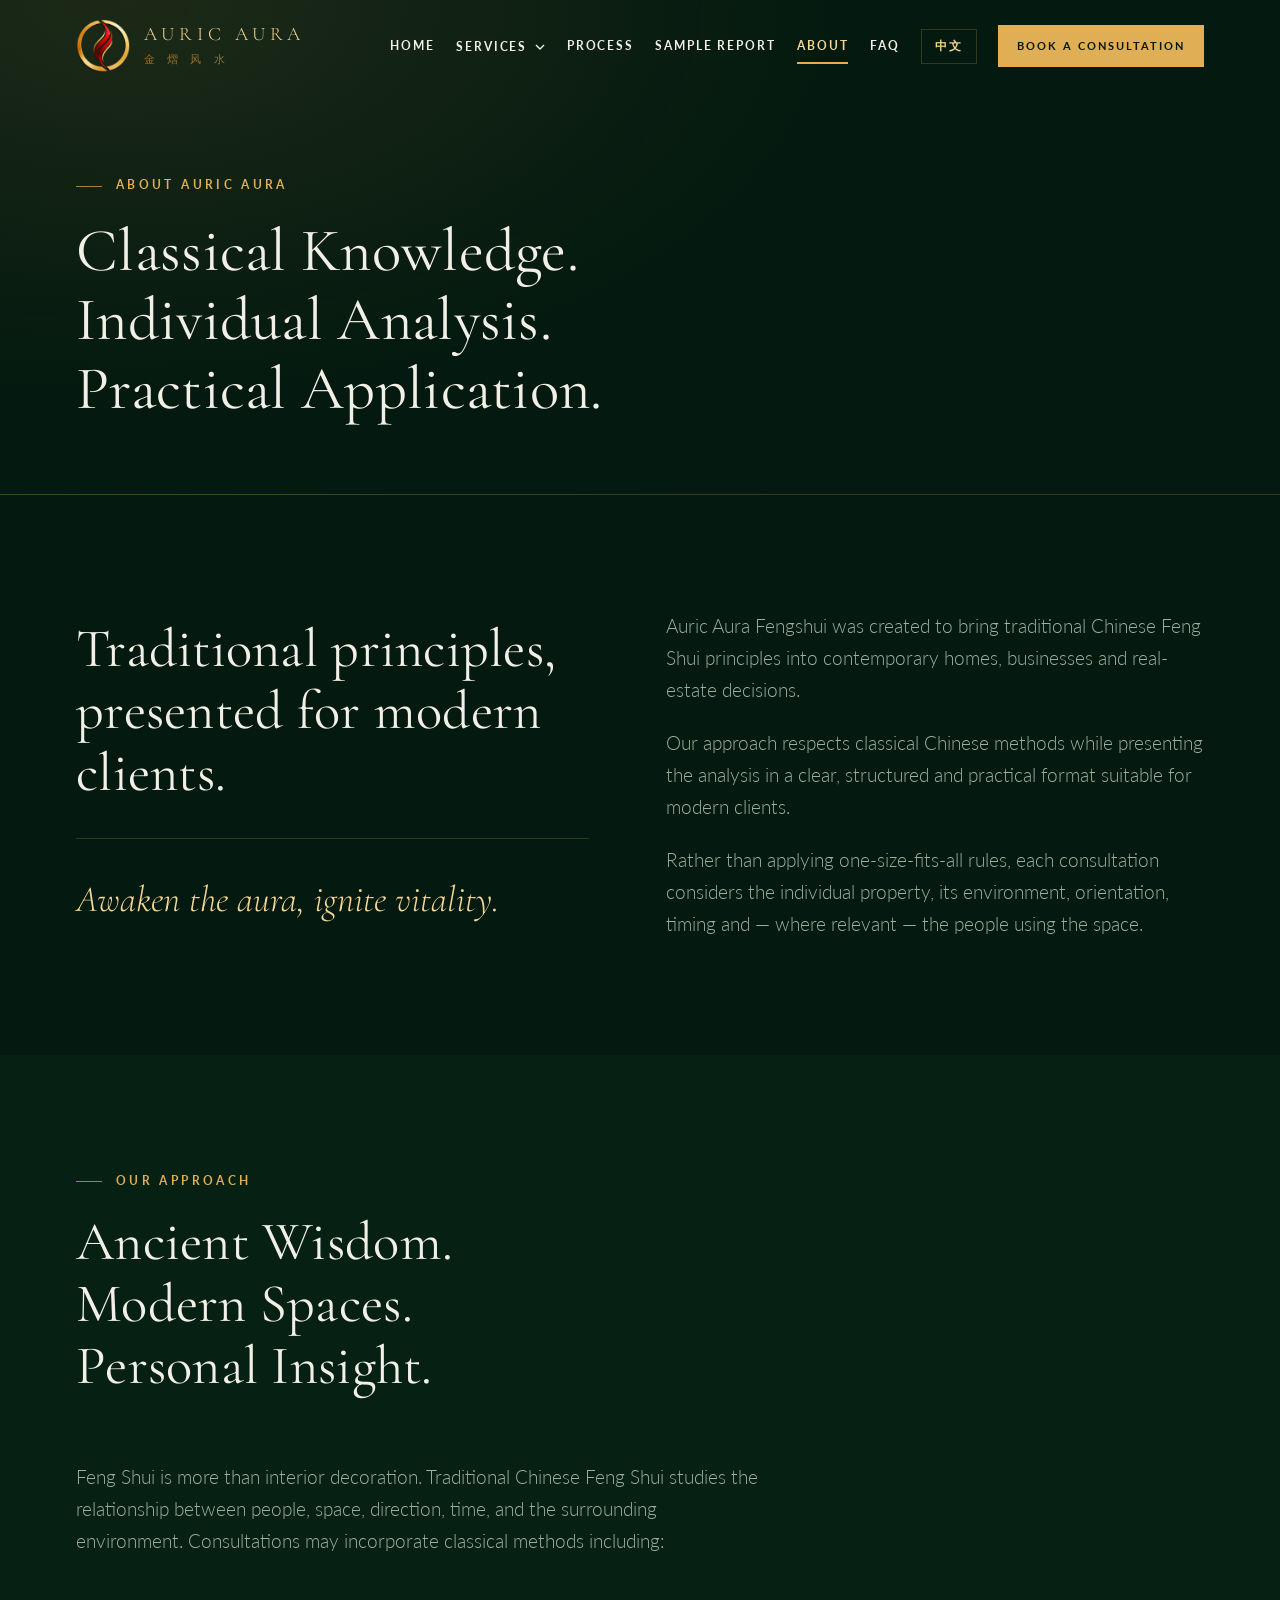
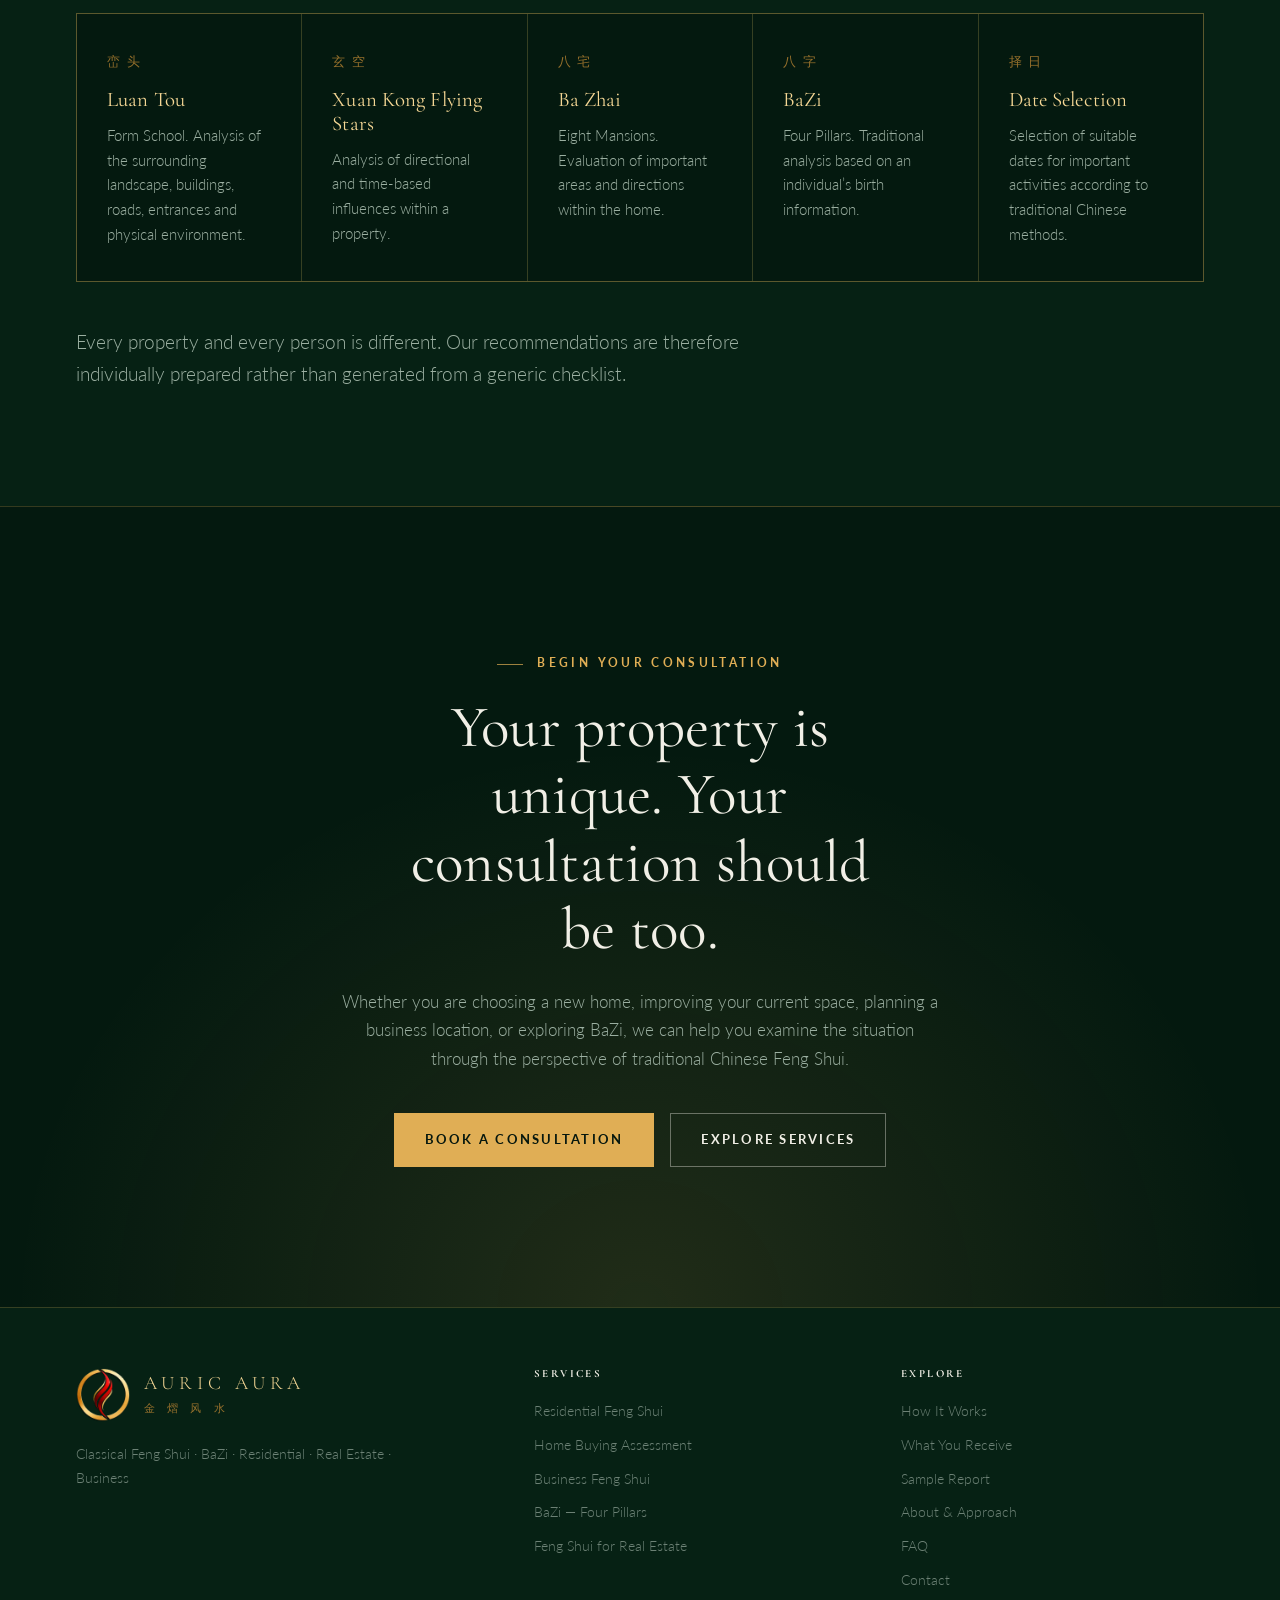
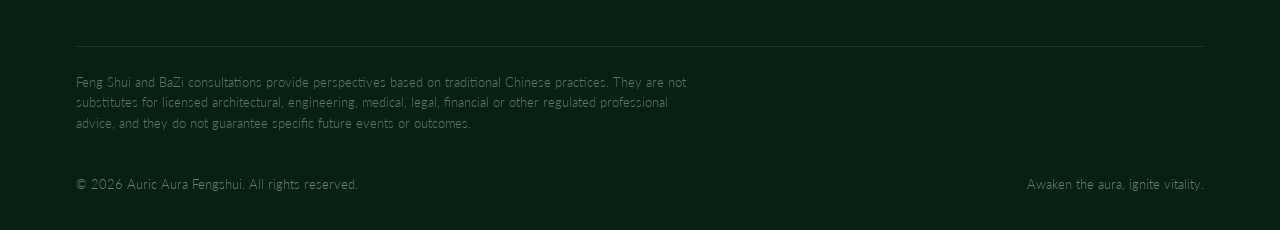
==== commit 66a82030: "Rebuild the identity around the new logo artwork 235.JPG supersedes the patched logo: it carries 熠 n" ====
--- a/about.html
+++ b/about.html
@@ -5,12 +5,12 @@
 <meta name="viewport" content="width=device-width, initial-scale=1">
 <title>About &amp; Approach — Auric Aura Fengshui</title>
 <meta name="description" content="Classical knowledge, individual analysis, practical application — and the methods we use.">
-<meta name="theme-color" content="#0E0C09">
+<meta name="theme-color" content="#04190F">
 <link rel="icon" href="logo-mark.png" type="image/png">
 <link rel="preconnect" href="https://fonts.googleapis.com">
 <link rel="preconnect" href="https://fonts.gstatic.com" crossorigin>
 <link rel="stylesheet" href="https://fonts.googleapis.com/css2?family=Cormorant+Garamond:ital,wght@0,300;0,400;0,500;1,400&family=Lato:wght@300;400;700&family=Noto+Sans+SC:wght@300;400;700&family=Noto+Serif+SC:wght@400;500&display=swap">
-<link rel="stylesheet" href="style.css?v=172715ff">
+<link rel="stylesheet" href="style.css?v=6b6fbf32">
 <script src="i18n.js?v=b93cf1b6"></script>
 <script>
   // Mark that scripting is live, so reveal-on-scroll may hide content. If this
@@ -31,7 +31,7 @@
     <a class="brand" href="index.html" data-i18n-aria="brand.aria" aria-label="Auric Aura Fengshui — home">
       <img class="brand__seal" src="logo-mark.png" alt="" width="512" height="512">
       <span>
-        <span class="brand__name">Auric Aura<br>Fengshui</span>
+        <span class="brand__name">Auric Aura</span>
         <span class="hanzi brand__hanzi" aria-hidden="true">金 熠 风 水</span>
       </span>
     </a>
@@ -153,7 +153,7 @@
         <a class="brand" href="index.html">
           <img class="brand__seal" src="logo-mark.png" alt="" width="512" height="512">
           <span>
-            <span class="brand__name">Auric Aura<br>Fengshui</span>
+            <span class="brand__name">Auric Aura</span>
             <span class="hanzi brand__hanzi" aria-hidden="true">金 熠 风 水</span>
           </span>
         </a>
--- a/style.css
+++ b/style.css
@@ -4,21 +4,23 @@
 
 /* --------------------------------------------------------------- tokens -- */
 :root {
-  --ink:        #0E0C09;
-  --ink-2:      #16130E;
-  --ink-3:      #1E1A14;
-  --ink-4:      #272219;
-
-  --gold:       #C9A24A;
-  --gold-soft:  #E0C489;
-  --gold-deep:  #8A6C22;
-
-  --cream:      #F4EEE4;
-  --muted:      #A79D8D;
-  --muted-dim:  #7C7365;
-
-  --line:       rgba(201, 162, 74, .20);
-  --line-soft:  rgba(244, 238, 228, .10);
+  /* Sampled from the logo artwork: ground #022418, gold #EDB859, flame #CF1B0E */
+  --ink:        #04190F;
+  --ink-2:      #062114;
+  --ink-3:      #0A2A1B;
+  --ink-4:      #0F3423;
+
+  --gold:       #E0AE55;
+  --gold-soft:  #F5D795;
+  --gold-deep:  #96702C;
+  --ember:      #CF1B0E;
+
+  --cream:      #F1EFE6;
+  --muted:      #9BAFA1;
+  --muted-dim:  #6C8175;
+
+  --line:       rgba(224, 174, 85, .22);
+  --line-soft:  rgba(241, 239, 230, .10);
 
   --serif: "Cormorant Garamond", "Times New Roman", Georgia, serif;
   --sans:  "Lato", -apple-system, BlinkMacSystemFont, "Segoe UI", sans-serif;
@@ -154,18 +156,18 @@
 
 .btn--gold {
   background: var(--gold);
-  color: #17130A;
+  color: #06170E;
 }
 .btn--gold:hover { background: var(--gold-soft); }
 
 .btn--ghost {
-  border-color: rgba(244, 238, 228, .38);
+  border-color: rgba(241, 239, 230, .38);
   color: var(--cream);
 }
 .btn--ghost:hover {
   border-color: var(--gold);
   color: var(--gold-soft);
-  background: rgba(201, 162, 74, .07);
+  background: rgba(224, 174, 85, .07);
 }
 
 .btn--sm { padding: 12px 24px; font-size: 11.5px; }
@@ -198,7 +200,7 @@
 /* Retracted while scrolling down; returns on the first upward move. */
 .site-header.is-hidden { transform: translateY(-100%); }
 .site-header.is-stuck {
-  background: rgba(14, 12, 9, .93);
+  background: rgba(4, 25, 15, .93);
   backdrop-filter: blur(14px);
   border-bottom-color: var(--line);
 }
@@ -216,10 +218,11 @@
 .brand { display: flex; flex: none; align-items: center; gap: 14px; margin-right: auto; }
 .brand__seal { width: 60px; height: auto; flex: none; }
 .brand__name {
+  display: block;
   font-family: var(--serif);
-  font-size: 21px;
-  letter-spacing: .2em;
-  line-height: 1.12;
+  font-size: 23px;
+  letter-spacing: .26em;
+  line-height: 1.1;
   color: var(--gold-soft);
   text-transform: uppercase;
 }
@@ -273,7 +276,7 @@
   left: -22px;
   min-width: 268px;
   padding: 10px;
-  background: rgba(22, 19, 14, .97);
+  background: rgba(7, 34, 21, .97);
   backdrop-filter: blur(14px);
   border: 1px solid var(--line);
   opacity: 0;
@@ -297,7 +300,7 @@
   color: var(--muted);
   transition: color .25s var(--ease), background .25s var(--ease);
 }
-.nav__menu a:hover { color: var(--gold-soft); background: rgba(201, 162, 74, .08); }
+.nav__menu a:hover { color: var(--gold-soft); background: rgba(224, 174, 85, .08); }
 
 /* Mobile burger */
 .burger {
@@ -341,16 +344,18 @@
   width: 100%; height: 100%;
   object-fit: cover;
   object-position: 62% 50%;
+  filter: saturate(.72) hue-rotate(-6deg);
 }
 .hero__media::after {
   content: "";
   position: absolute;
   inset: 0;
   background:
-    linear-gradient(100deg, rgba(9, 8, 6, .95) 0%, rgba(9, 8, 6, .82) 32%,
-                    rgba(9, 8, 6, .35) 58%, rgba(9, 8, 6, .12) 100%),
-    linear-gradient(180deg, rgba(9, 8, 6, .72) 0%, transparent 26%,
-                    transparent 68%, rgba(14, 12, 9, .9) 100%);
+    linear-gradient(100deg, rgba(2, 16, 10, .95) 0%, rgba(2, 16, 10, .82) 32%,
+                    rgba(2, 16, 10, .35) 58%, rgba(2, 16, 10, .12) 100%),
+    linear-gradient(180deg, rgba(2, 16, 10, .72) 0%, transparent 26%,
+                    transparent 68%, rgba(4, 25, 15, .9) 100%),
+    linear-gradient(rgba(7, 46, 29, .40), rgba(7, 46, 29, .40));
 }
 
 .hero__content { max-width: 660px; }
@@ -376,7 +381,7 @@
 
 .hero__text {
   font-size: clamp(1rem, 1.4vw, 1.12rem);
-  color: rgba(244, 238, 228, .84);
+  color: rgba(241, 239, 230, .84);
   max-width: 46ch;
   margin-bottom: 38px;
 }
@@ -406,6 +411,7 @@
   z-index: -2;
   width: 100%; height: 100%;
   object-fit: cover;
+  filter: saturate(.72) hue-rotate(-6deg);
   transition: transform 1s var(--ease);
 }
 .tile::after {
@@ -413,14 +419,15 @@
   position: absolute;
   inset: 0;
   z-index: -1;
-  background: linear-gradient(180deg, rgba(10, 9, 6, .30) 0%,
-              rgba(10, 9, 6, .58) 52%, rgba(10, 9, 6, .90) 100%);
+  background: linear-gradient(180deg, rgba(2, 16, 10, .30) 0%,
+              rgba(2, 16, 10, .58) 52%, rgba(2, 16, 10, .90) 100%),
+              linear-gradient(rgba(7, 46, 29, .38), rgba(7, 46, 29, .38));
   transition: background .5s var(--ease);
 }
 .tile:hover img { transform: scale(1.06); }
 .tile:hover::after {
-  background: linear-gradient(180deg, rgba(10, 9, 6, .22) 0%,
-              rgba(28, 21, 8, .55) 52%, rgba(10, 9, 6, .88) 100%);
+  background: linear-gradient(180deg, rgba(2, 16, 10, .22) 0%,
+              rgba(13, 48, 29, .58) 52%, rgba(2, 16, 10, .88) 100%);
 }
 
 .tile__title {
@@ -434,7 +441,7 @@
 .tile__text {
   display: block;
   font-size: 15px;
-  color: rgba(244, 238, 228, .78);
+  color: rgba(241, 239, 230, .78);
   margin-bottom: 18px;
 }
 .tile__arrow {
@@ -506,7 +513,7 @@
   position: relative;
   padding-left: 20px;
   font-size: 14.5px;
-  color: rgba(244, 238, 228, .80);
+  color: rgba(241, 239, 230, .80);
   margin-bottom: 9px;
 }
 .service__list li::before {
@@ -741,7 +748,7 @@
   text-align: center;
   padding-block: clamp(88px, 11vw, 156px);
   background:
-    radial-gradient(ellipse 70% 100% at 50% 100%, rgba(201, 162, 74, .13), transparent 70%),
+    radial-gradient(ellipse 70% 100% at 50% 100%, rgba(224, 174, 85, .13), transparent 70%),
     var(--ink);
   border-top: 1px solid var(--line);
 }
@@ -815,7 +822,7 @@
   margin-top: 26px;
   font-size: 12.5px;
   line-height: 1.65;
-  color: #6A6255;
+  color: #64786A;
 }
 
 /* --------------------------------------------------------------- reveal -- */
@@ -847,7 +854,7 @@
     align-items: flex-start;
     gap: 4px;
     padding: 116px 34px 40px;
-    background: rgba(14, 12, 9, .985);
+    background: rgba(4, 25, 15, .985);
     backdrop-filter: blur(18px);
     border-left: 1px solid var(--line);
     transform: translateX(100%);
@@ -915,7 +922,7 @@
   padding: calc(92px + clamp(52px, 6.5vw, 92px)) 0 clamp(46px, 5.5vw, 76px);
   border-bottom: 1px solid var(--line);
   background:
-    radial-gradient(ellipse 90% 130% at 10% 0%, rgba(201, 162, 74, .11), transparent 62%),
+    radial-gradient(ellipse 90% 130% at 10% 0%, rgba(224, 174, 85, .11), transparent 62%),
     var(--ink);
 }
 .page-head__title {
@@ -941,7 +948,7 @@
 }
 .lang-btn:hover {
   border-color: var(--gold);
-  background: rgba(201, 162, 74, .10);
+  background: rgba(224, 174, 85, .10);
   color: var(--gold-soft);
 }
 
